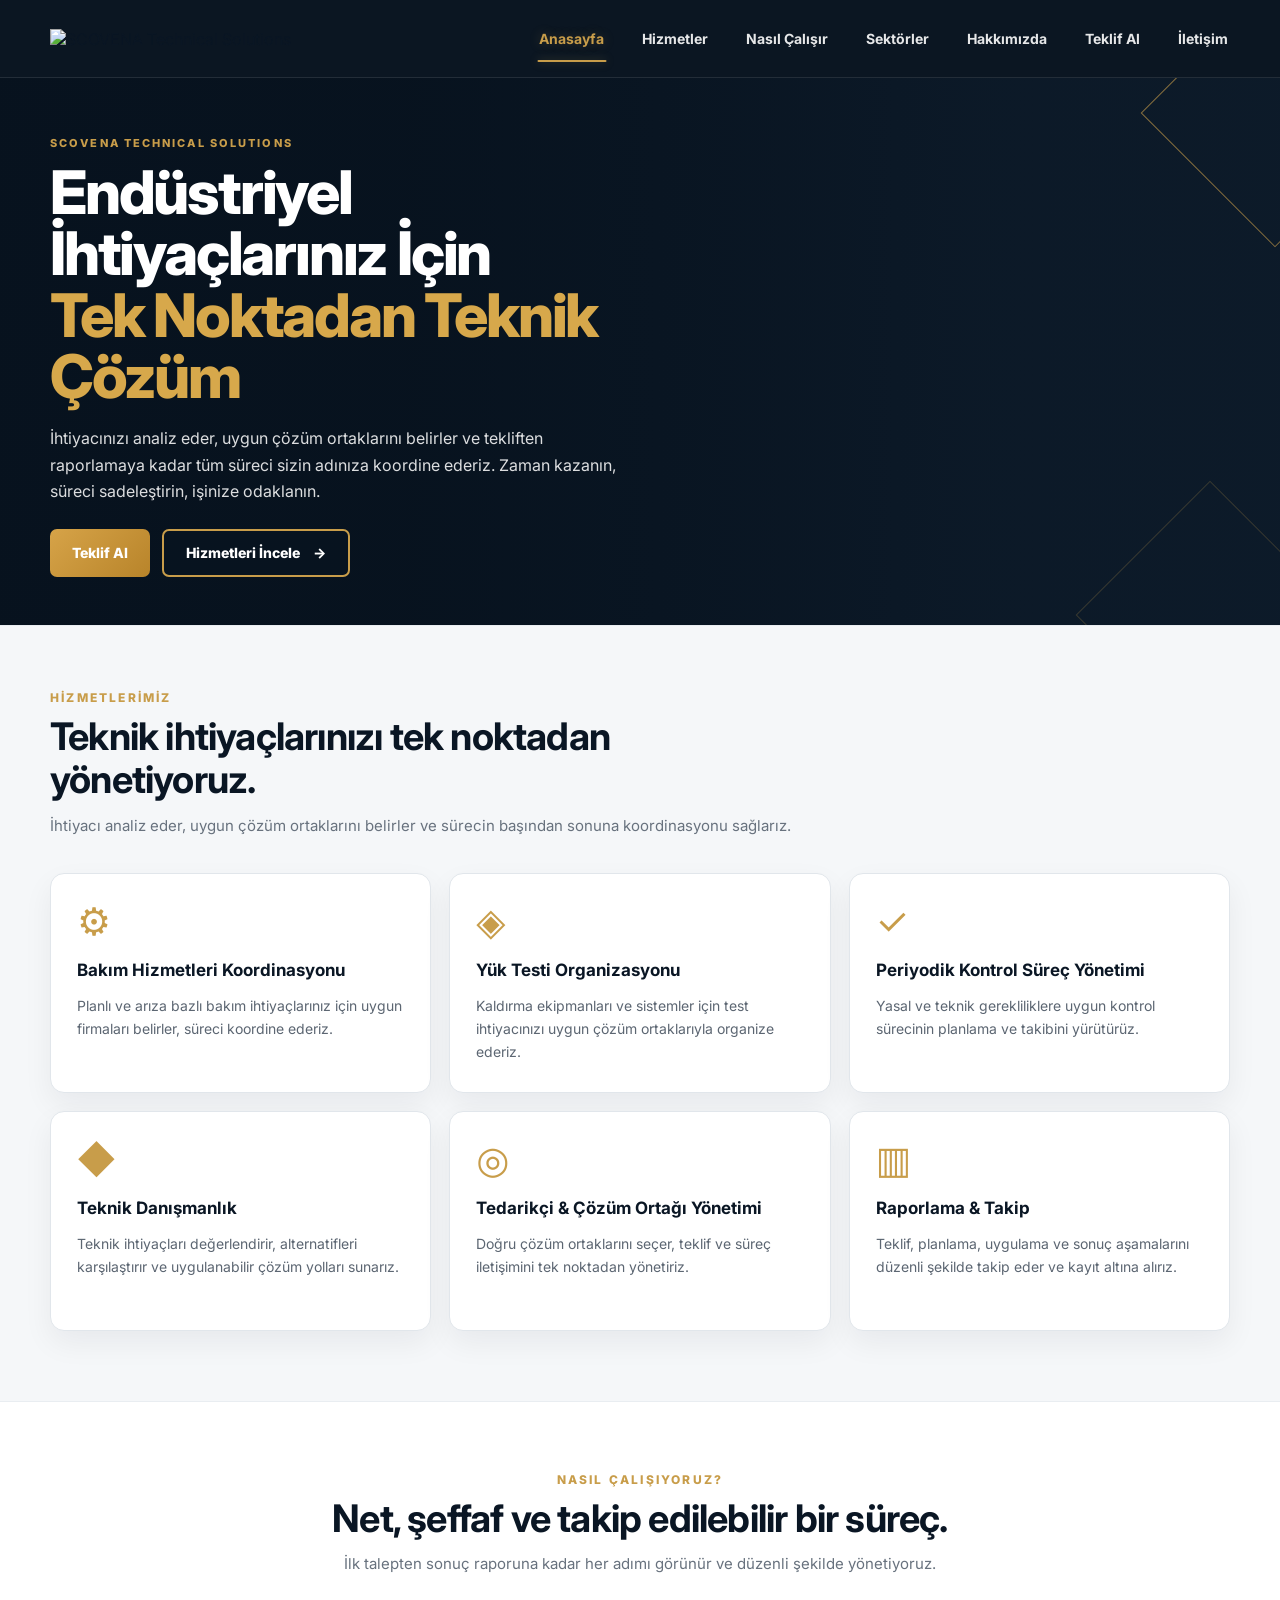
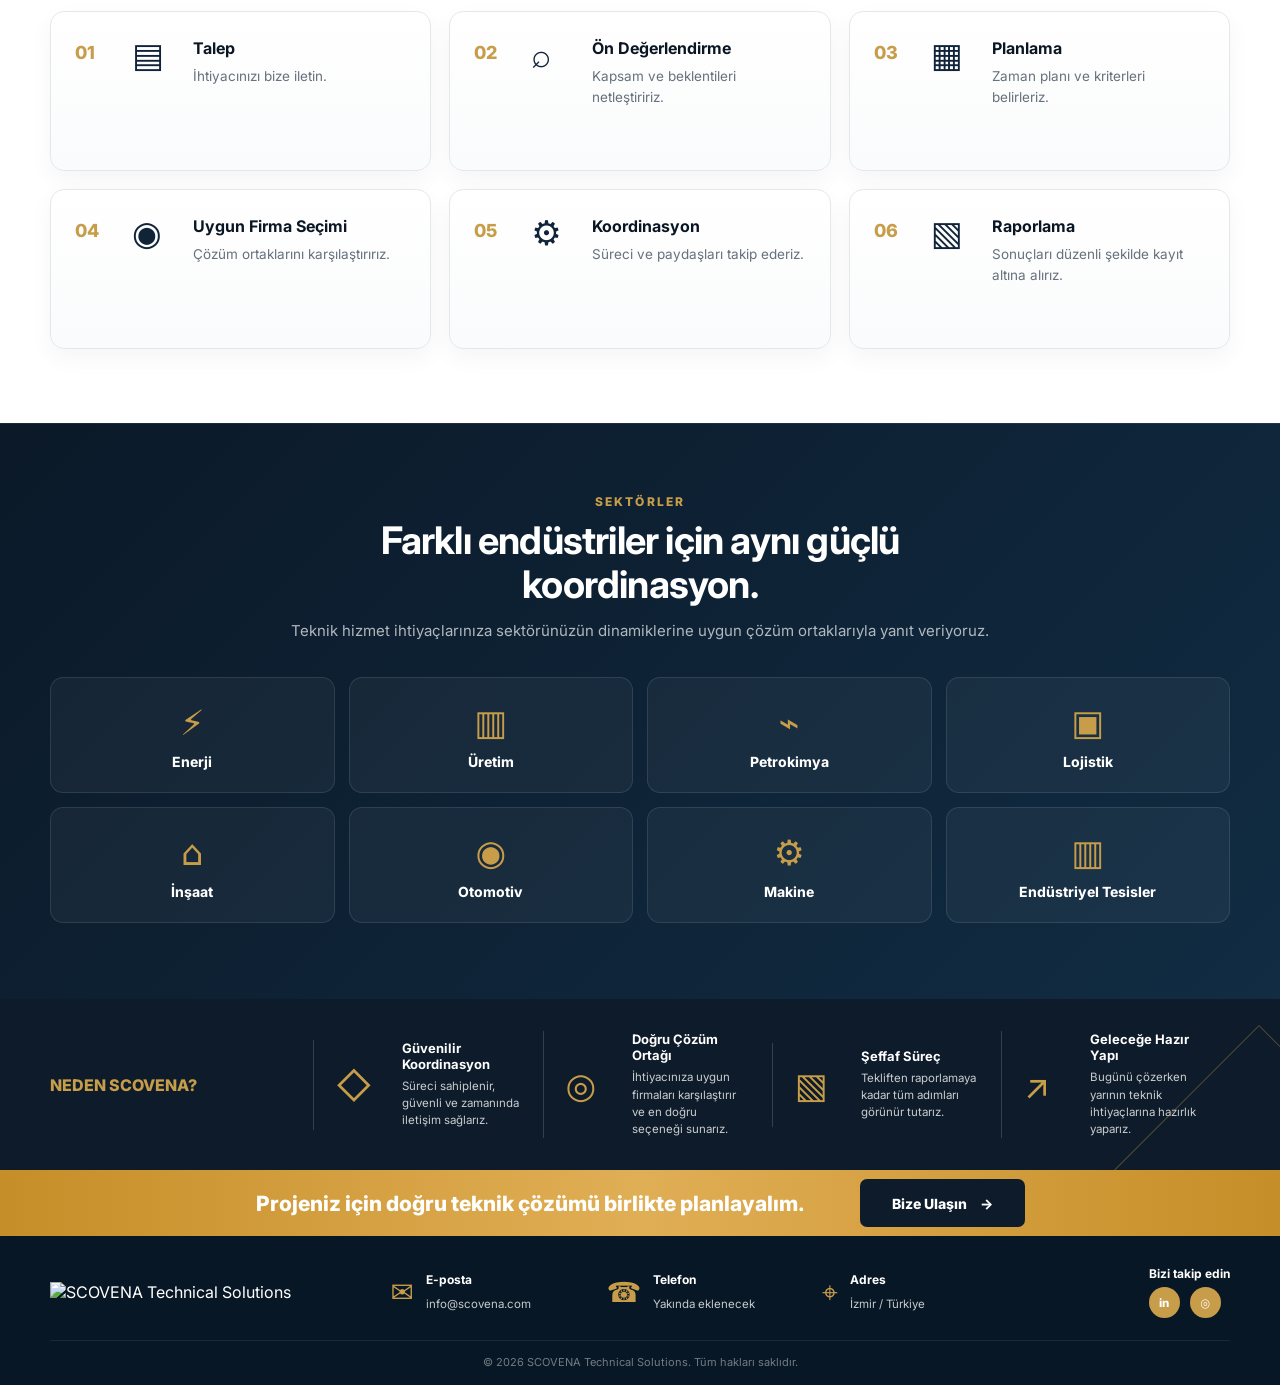
==== index.html @ 1807eb6f "Add files via upload" ====
<!DOCTYPE html>
<html lang="tr">
<head>
  <meta charset="UTF-8" />
  <meta name="viewport" content="width=device-width, initial-scale=1.0" />
  <meta name="description" content="SCOVENA Technical Solutions — bakım, yük testi, periyodik kontrol ve teknik ihtiyaçlar için çözüm ortağı koordinasyonu." />
  <title>SCOVENA Technical Solutions</title>
  <link rel="preconnect" href="https://fonts.googleapis.com">
  <link rel="preconnect" href="https://fonts.gstatic.com" crossorigin>
  <link href="https://fonts.googleapis.com/css2?family=Inter:wght@400;500;600;700;800&family=Michroma&display=swap" rel="stylesheet">
  <link rel="icon" type="image/png" href="assets/scovena-symbol.png" />
  <link rel="stylesheet" href="styles.css" />
</head>
<body>

<header class="site-header">
  <div class="container header-inner">
    <a href="#top" class="brand" aria-label="SCOVENA ana sayfa">
      <img src="assets/scovena-logo.png" alt="SCOVENA Technical Solutions" />
    </a>

    <button class="menu-toggle" aria-label="Menüyü aç/kapat" aria-expanded="false">☰</button>

    <nav class="nav">
      <a href="#top" class="active">Anasayfa</a>
      <a href="#services">Hizmetler</a>
      <a href="#process">Nasıl Çalışır</a>
      <a href="#sectors">Sektörler</a>
      <a href="#about">Hakkımızda</a>
      <a href="#quote">Teklif Al</a>
      <a href="#contact">İletişim</a>
    </nav>
  </div>
</header>

<main id="top">
  <section class="hero">
    <div class="hero-image"></div>
    <div class="hero-overlay"></div>

    <div class="container hero-content">
      <div class="hero-copy">
        <p class="eyebrow">SCOVENA TECHNICAL SOLUTIONS</p>
        <h1>
          Endüstriyel İhtiyaçlarınız İçin
          <span>Tek Noktadan Teknik Çözüm</span>
        </h1>
        <p class="hero-text">
          İhtiyacınızı analiz eder, uygun çözüm ortaklarını belirler ve tekliften raporlamaya kadar
          tüm süreci sizin adınıza koordine ederiz. Zaman kazanın, süreci sadeleştirin, işinize odaklanın.
        </p>

        <div class="hero-actions">
          <a class="btn btn-gold" href="mailto:info@scovena.com?subject=Teklif%20Talebi">Teklif Al</a>
          <a class="btn btn-outline" href="#services">Hizmetleri İncele <span>→</span></a>
        </div>
      </div>
    </div>

    <div class="hero-pattern pattern-one"></div>
    <div class="hero-pattern pattern-two"></div>
  </section>

  <section class="services" id="services">
    <div class="container">
      <div class="section-heading section-heading-left">
        <p class="section-kicker">HİZMETLERİMİZ</p>
        <h2>Teknik ihtiyaçlarınızı tek noktadan yönetiyoruz.</h2>
        <p>İhtiyacı analiz eder, uygun çözüm ortaklarını belirler ve sürecin başından sonuna koordinasyonu sağlarız.</p>
      </div>

      <div class="service-grid">
        <article class="service-card">
          <div class="service-icon">⚙</div>
          <h3>Bakım Hizmetleri Koordinasyonu</h3>
          <p>Planlı ve arıza bazlı bakım ihtiyaçlarınız için uygun firmaları belirler, süreci koordine ederiz.</p>
        </article>

        <article class="service-card">
          <div class="service-icon">◈</div>
          <h3>Yük Testi Organizasyonu</h3>
          <p>Kaldırma ekipmanları ve sistemler için test ihtiyacınızı uygun çözüm ortaklarıyla organize ederiz.</p>
        </article>

        <article class="service-card">
          <div class="service-icon">✓</div>
          <h3>Periyodik Kontrol Süreç Yönetimi</h3>
          <p>Yasal ve teknik gerekliliklere uygun kontrol sürecinin planlama ve takibini yürütürüz.</p>
        </article>

        <article class="service-card">
          <div class="service-icon">◆</div>
          <h3>Teknik Danışmanlık</h3>
          <p>Teknik ihtiyaçları değerlendirir, alternatifleri karşılaştırır ve uygulanabilir çözüm yolları sunarız.</p>
        </article>

        <article class="service-card">
          <div class="service-icon">◎</div>
          <h3>Tedarikçi & Çözüm Ortağı Yönetimi</h3>
          <p>Doğru çözüm ortaklarını seçer, teklif ve süreç iletişimini tek noktadan yönetiriz.</p>
        </article>

        <article class="service-card">
          <div class="service-icon">▥</div>
          <h3>Raporlama & Takip</h3>
          <p>Teklif, planlama, uygulama ve sonuç aşamalarını düzenli şekilde takip eder ve kayıt altına alırız.</p>
        </article>
      </div>
    </div>
  </section>

  <section class="process" id="process">
    <div class="container">
      <div class="section-heading section-heading-center">
        <p class="section-kicker">NASIL ÇALIŞIYORUZ?</p>
        <h2>Net, şeffaf ve takip edilebilir bir süreç.</h2>
        <p>İlk talepten sonuç raporuna kadar her adımı görünür ve düzenli şekilde yönetiyoruz.</p>
      </div>

      <div class="process-grid">
        <div class="process-step">
          <div class="step-number">01</div>
          <div class="step-icon">▤</div>
          <div><h4>Talep</h4><p>İhtiyacınızı bize iletin.</p></div>
        </div>
        <div class="process-step">
          <div class="step-number">02</div>
          <div class="step-icon">⌕</div>
          <div><h4>Ön Değerlendirme</h4><p>Kapsam ve beklentileri netleştiririz.</p></div>
        </div>
        <div class="process-step">
          <div class="step-number">03</div>
          <div class="step-icon">▦</div>
          <div><h4>Planlama</h4><p>Zaman planı ve kriterleri belirleriz.</p></div>
        </div>
        <div class="process-step">
          <div class="step-number">04</div>
          <div class="step-icon">◉</div>
          <div><h4>Uygun Firma Seçimi</h4><p>Çözüm ortaklarını karşılaştırırız.</p></div>
        </div>
        <div class="process-step">
          <div class="step-number">05</div>
          <div class="step-icon">⚙</div>
          <div><h4>Koordinasyon</h4><p>Süreci ve paydaşları takip ederiz.</p></div>
        </div>
        <div class="process-step">
          <div class="step-number">06</div>
          <div class="step-icon">▧</div>
          <div><h4>Raporlama</h4><p>Sonuçları düzenli şekilde kayıt altına alırız.</p></div>
        </div>
      </div>
    </div>
  </section>

  <section class="sectors" id="sectors">
    <div class="container">
      <div class="section-heading section-heading-center section-heading-dark">
        <p class="section-kicker">SEKTÖRLER</p>
        <h2>Farklı endüstriler için aynı güçlü koordinasyon.</h2>
        <p>Teknik hizmet ihtiyaçlarınıza sektörünüzün dinamiklerine uygun çözüm ortaklarıyla yanıt veriyoruz.</p>
      </div>

      <div class="sector-grid">
        <div class="sector"><b>⚡</b><span>Enerji</span></div>
        <div class="sector"><b>▥</b><span>Üretim</span></div>
        <div class="sector"><b>⌁</b><span>Petrokimya</span></div>
        <div class="sector"><b>▣</b><span>Lojistik</span></div>
        <div class="sector"><b>⌂</b><span>İnşaat</span></div>
        <div class="sector"><b>◉</b><span>Otomotiv</span></div>
        <div class="sector"><b>⚙</b><span>Makine</span></div>
        <div class="sector"><b>▥</b><span>Endüstriyel Tesisler</span></div>
      </div>
    </div>
  </section>

  <section class="why" id="about">
    <div class="container why-grid">
      <div class="why-title">
        <p>NEDEN SCOVENA?</p>
      </div>

      <div class="why-item">
        <div class="why-icon">◇</div>
        <div>
          <h3>Güvenilir Koordinasyon</h3>
          <p>Süreci sahiplenir, güvenli ve zamanında iletişim sağlarız.</p>
        </div>
      </div>

      <div class="why-item">
        <div class="why-icon">◎</div>
        <div>
          <h3>Doğru Çözüm Ortağı</h3>
          <p>İhtiyacınıza uygun firmaları karşılaştırır ve en doğru seçeneği sunarız.</p>
        </div>
      </div>

      <div class="why-item">
        <div class="why-icon">▧</div>
        <div>
          <h3>Şeffaf Süreç</h3>
          <p>Tekliften raporlamaya kadar tüm adımları görünür tutarız.</p>
        </div>
      </div>

      <div class="why-item">
        <div class="why-icon">↗</div>
        <div>
          <h3>Geleceğe Hazır Yapı</h3>
          <p>Bugünü çözerken yarının teknik ihtiyaçlarına hazırlık yaparız.</p>
        </div>
      </div>
    </div>
  </section>

  <section class="quote-strip" id="quote">
    <div class="container quote-inner">
      <h2>Projeniz için doğru teknik çözümü birlikte planlayalım.</h2>
      <a class="btn btn-navy" href="mailto:info@scovena.com?subject=Teklif%20Talebi">Bize Ulaşın <span>→</span></a>
    </div>
  </section>
</main>

<footer class="footer" id="contact">
  <div class="container footer-grid">
    <div class="footer-brand">
      <img src="assets/scovena-logo.png" alt="SCOVENA Technical Solutions">
    </div>

    <div class="footer-item">
      <div class="footer-icon">✉</div>
      <div>
        <h4>E-posta</h4>
        <a href="mailto:info@scovena.com">info@scovena.com</a>
      </div>
    </div>

    <div class="footer-item">
      <div class="footer-icon">☎</div>
      <div>
        <h4>Telefon</h4>
        <span>Yakında eklenecek</span>
      </div>
    </div>

    <div class="footer-item">
      <div class="footer-icon">⌖</div>
      <div>
        <h4>Adres</h4>
        <span>İzmir / Türkiye</span>
      </div>
    </div>

    <div class="footer-item social">
      <div>
        <h4>Bizi takip edin</h4>
        <div class="socials">
          <a href="#" aria-label="LinkedIn">in</a>
          <a href="#" aria-label="Instagram">◎</a>
        </div>
      </div>
    </div>
  </div>

  <div class="container footer-bottom">
    © <span id="year"></span> SCOVENA Technical Solutions. Tüm hakları saklıdır.
  </div>
</footer>

<script src="script.js"></script>
</body>
</html>
---- styles.css ----
:root{
  --navy:#0D1B2A;
  --navy-2:#122B43;
  --navy-3:#07121E;
  --gold:#C89D4A;
  --gold-2:#D7A84B;
  --white:#FFFFFF;
  --ink:#0A1624;
  --muted:#5E6875;
  --line:#E6E9ED;
  --bg:#F7F8FA;
}

*{box-sizing:border-box;margin:0;padding:0}
html{scroll-behavior:smooth}
body{
  font-family:"Inter",system-ui,-apple-system,BlinkMacSystemFont,"Segoe UI",sans-serif;
  color:var(--ink);
  background:#fff;
}
a{text-decoration:none;color:inherit}
.container{width:min(1180px,calc(100% - 40px));margin:0 auto}

.site-header{
  position:sticky;top:0;z-index:999;
  height:78px;
  background:rgba(7,18,30,.98);
  border-bottom:1px solid rgba(255,255,255,.10);
}
.header-inner{height:100%;display:flex;align-items:center;gap:34px}
.brand{display:flex;align-items:center;flex:0 0 auto}
.brand img{display:block;width:250px;height:auto}
.nav{margin-left:auto;display:flex;align-items:center;gap:34px;height:100%}
.nav a{
  position:relative;
  color:rgba(255,255,255,.90);
  font-size:14px;font-weight:700;
  height:100%;display:flex;align-items:center;
  padding:0 2px;
  transition:color .2s ease,text-shadow .2s ease;
}
.nav a::after{
  content:"";
  position:absolute;
  left:50%;bottom:15px;
  width:0;height:2px;
  background:var(--gold);
  border-radius:999px;
  transform:translateX(-50%);
  box-shadow:0 0 10px rgba(200,157,74,.35);
  transition:width .2s ease;
}
.nav a:hover{color:var(--gold)}
.nav a.active{
  color:var(--gold);
  text-shadow:0 0 12px rgba(200,157,74,.28);
}
.nav a.active::after{width:100%}
.menu-toggle{display:none;background:none;border:0;color:#fff;font-size:26px}

.hero{
  position:relative;
  min-height:420px;
  overflow:hidden;
  background:var(--navy);
  color:#fff;
}
.hero-image{
  position:absolute;inset:0;
  background-image:url("assets/hero.png");
  background-size:cover;
  background-position:center right;
  transform:scale(1.02);
}
.hero-overlay{
  position:absolute;inset:0;
  background:
    linear-gradient(90deg,rgba(7,18,30,.98) 0%,rgba(7,18,30,.94) 32%,rgba(7,18,30,.60) 56%,rgba(7,18,30,.18) 78%,rgba(7,18,30,.08) 100%),
    linear-gradient(180deg,rgba(13,27,42,.10),rgba(13,27,42,.28));
}
.hero-content{
  min-height:420px;
  position:relative;z-index:2;
  display:flex;align-items:center;
}
.hero-copy{max-width:610px;padding:58px 0 48px}
.eyebrow{
  color:var(--gold);font-size:11px;font-weight:800;
  letter-spacing:2.1px;margin-bottom:12px;
}
.hero h1{
  font-size:clamp(40px,4.7vw,64px);
  line-height:1.02;letter-spacing:-2.2px;
  font-weight:800;
}
.hero h1 span{display:block;color:var(--gold-2)}
.hero-text{
  margin-top:18px;
  max-width:570px;
  color:rgba(255,255,255,.86);
  font-size:16px;line-height:1.65;
}
.hero-actions{margin-top:24px;display:flex;gap:12px;flex-wrap:wrap}
.btn{
  height:48px;padding:0 22px;
  display:inline-flex;align-items:center;justify-content:center;gap:13px;
  border-radius:7px;font-weight:800;font-size:14px;
  transition:.2s ease;
}
.btn:hover{transform:translateY(-1px)}
.btn-gold{background:linear-gradient(135deg,#D6A348,#B8842A);color:#fff}
.btn-outline{border:2px solid var(--gold);color:#fff;background:rgba(8,20,33,.25)}
.btn-navy{background:var(--navy);color:#fff;min-width:165px}

.hero-pattern{
  position:absolute;right:-90px;
  border:1px solid rgba(200,157,74,.65);
  width:190px;height:190px;
  transform:rotate(45deg);
  z-index:2;pointer-events:none;
}
.pattern-one{top:-60px}
.pattern-two{bottom:-85px;right:-25px;opacity:.35}

.services{background:#fff;padding:20px 0 22px}
.service-grid{display:grid;grid-template-columns:repeat(6,1fr);gap:12px}
.service-card{
  min-height:160px;padding:18px 16px;
  border:1px solid #E8EAED;border-radius:8px;background:#fff;
  box-shadow:0 7px 20px rgba(15,29,44,.045);
}
.service-icon{font-size:30px;color:var(--gold);line-height:1;margin-bottom:11px}
.service-card h3{font-size:14px;line-height:1.25;margin-bottom:10px}
.service-card p{font-size:12.5px;color:#46515E;line-height:1.5}

.process{padding:4px 0 26px;background:#fff}
.section-title-row{display:grid;grid-template-columns:1fr auto 1fr;gap:14px;align-items:center;margin:8px 0 18px}
.section-title-row span{height:1px;background:linear-gradient(90deg,transparent,var(--gold))}
.section-title-row span:last-child{background:linear-gradient(90deg,var(--gold),transparent)}
.section-title-row h2{font-size:18px;letter-spacing:.2px}
.process-grid{display:grid;grid-template-columns:repeat(6,1fr)}
.process-step{
  position:relative;display:grid;
  grid-template-columns:auto 40px 1fr;
  gap:10px;align-items:flex-start;
  padding:5px 14px 10px;
  min-height:92px;
}
.process-step:not(:last-child)::after{
  content:"›";position:absolute;right:-4px;top:36px;
  font-size:28px;color:#1E2C39;
}
.step-number{color:var(--gold);font-weight:800;font-size:15px;padding-top:3px}
.step-icon{font-size:30px;color:#102338;line-height:1}
.process-step h4{font-size:12px;margin-bottom:7px}
.process-step p{font-size:11.5px;color:#596471;line-height:1.45}

.sectors{padding:0 0 26px;background:#fff}
.sector-title{margin-bottom:12px}
.sector-grid{display:grid;grid-template-columns:repeat(8,1fr);border-top:1px solid #EAECEF}
.sector{
  min-height:74px;display:flex;align-items:center;justify-content:center;gap:9px;
  border-right:1px solid #E5E8EB;
}
.sector:last-child{border-right:0}
.sector b{font-size:29px;color:var(--gold);font-weight:500}
.sector span{font-size:12.5px;font-weight:800}

.why{
  position:relative;background:var(--navy);color:#fff;
  padding:32px 0;
  overflow:hidden;
}
.why::after{
  content:"";position:absolute;width:230px;height:230px;right:-95px;bottom:-135px;
  border:1px solid rgba(200,157,74,.38);transform:rotate(45deg)
}
.why-grid{
  display:grid;
  grid-template-columns:1.15fr repeat(4,1fr);
  gap:0;align-items:center;
}
.why-title p{color:var(--gold);font-size:16px;font-weight:800}
.why-item{
  min-height:84px;display:grid;grid-template-columns:54px 1fr;
  gap:12px;align-items:center;padding:0 22px;
  border-left:1px solid rgba(255,255,255,.16);
}
.why-icon{font-size:35px;color:var(--gold)}
.why-item h3{font-size:13px;margin-bottom:6px}
.why-item p{font-size:11.5px;line-height:1.5;color:rgba(255,255,255,.78)}

.quote-strip{background:linear-gradient(90deg,#C68E28,#E0AE55,#C68E28)}
.quote-inner{
  min-height:66px;display:flex;align-items:center;justify-content:center;gap:55px;
}
.quote-inner h2{color:#fff;font-size:21px;font-weight:800}

.footer{background:#081725;color:#fff;padding:30px 0 16px}
.footer-grid{
  display:grid;
  grid-template-columns:1.65fr repeat(4,1fr);
  gap:24px;align-items:center;
}
.footer-brand img{width:245px;height:auto}
.footer-item{display:flex;align-items:center;gap:12px}
.footer-icon{font-size:28px;color:var(--gold)}
.footer-item h4{font-size:12px;margin-bottom:5px}
.footer-item a,.footer-item span{font-size:11.5px;color:rgba(255,255,255,.77)}
.social{justify-content:flex-end}
.socials{display:flex;gap:10px;margin-top:6px}
.socials a{
  width:31px;height:31px;border-radius:50%;
  display:grid;place-items:center;background:var(--gold);color:#fff;font-weight:800
}
.footer-bottom{
  margin-top:22px;padding-top:14px;
  text-align:center;border-top:1px solid rgba(255,255,255,.08);
  color:rgba(255,255,255,.43);font-size:11px;
}

@media(max-width:1100px){
  .nav{gap:20px}
  .brand img{width:220px}
  .service-grid{grid-template-columns:repeat(3,1fr)}
  .process-grid{grid-template-columns:repeat(3,1fr);row-gap:14px}
  .process-step:nth-child(3)::after{display:none}
  .sector-grid{grid-template-columns:repeat(4,1fr)}
  .why-grid{grid-template-columns:1fr 1fr}
  .why-title{grid-column:1/-1;margin-bottom:18px}
  .footer-grid{grid-template-columns:1.4fr 1fr 1fr}
}

@media(max-width:820px){
  .site-header{height:72px;overflow:visible}
  .header-inner{height:72px}
  .brand img{width:190px}
  .menu-toggle{display:block;margin-left:auto}
  .nav{
    display:none;position:absolute;top:72px;left:0;right:0;
    background:#081725;padding:12px 20px 22px;
    flex-direction:column;align-items:stretch;gap:0;
    box-shadow:0 14px 25px rgba(0,0,0,.18);
  }
  .nav.open{display:flex}
  .nav a{height:auto;padding:12px 0;border-bottom:1px solid rgba(255,255,255,.08)}
  .hero{min-height:520px}
  .hero-image{background-position:66% center}
  .hero-overlay{
    background:linear-gradient(90deg,rgba(7,18,30,.98) 0%,rgba(7,18,30,.92) 55%,rgba(7,18,30,.55) 100%);
  }
  .hero-content{min-height:520px}
  .hero-copy{max-width:600px}
  .service-grid{grid-template-columns:repeat(2,1fr)}
  .sector-grid{grid-template-columns:repeat(2,1fr)}
  .why-grid{grid-template-columns:1fr}
  .why-item{border-left:0;border-top:1px solid rgba(255,255,255,.12);padding:15px 0}
  .quote-inner{flex-direction:column;gap:14px;padding:16px 0;text-align:center}
  .footer-grid{grid-template-columns:1fr 1fr}
  .social{justify-content:flex-start}
}

@media(max-width:560px){
  .container{width:min(100% - 26px,1180px)}
  .brand img{width:168px}
  .hero{min-height:560px}
  .hero-image{background-position:72% center}
  .hero-overlay{
    background:
      linear-gradient(180deg,rgba(7,18,30,.72) 0%,rgba(7,18,30,.90) 54%,rgba(7,18,30,.99) 100%),
      linear-gradient(90deg,rgba(7,18,30,.65),rgba(7,18,30,.35));
  }
  .hero-content{min-height:560px;align-items:flex-end}
  .hero-copy{padding:0 0 42px}
  .hero h1{font-size:39px;letter-spacing:-1.6px}
  .hero-text{font-size:14px}
  .service-grid{grid-template-columns:1fr}
  .process-grid{grid-template-columns:1fr}
  .process-step::after{display:none!important}
  .sector-grid{grid-template-columns:1fr 1fr}
  .footer-grid{grid-template-columns:1fr}
  .footer-brand img{width:210px}
}


/* ===== V4: clearer, larger content sections ===== */
section[id]{scroll-margin-top:88px}

.section-heading{max-width:760px;margin-bottom:34px}
.section-heading-center{text-align:center;margin-left:auto;margin-right:auto}
.section-heading-left{text-align:left}
.section-kicker{
  color:var(--gold);font-size:12px;font-weight:800;letter-spacing:2.2px;
  margin-bottom:10px;
}
.section-heading h2{
  font-size:clamp(27px,3vw,38px);line-height:1.15;letter-spacing:-.8px;
  margin-bottom:12px;color:var(--ink);
}
.section-heading>p:last-child{font-size:15px;line-height:1.65;color:#68727E}

.services{
  background:#F5F7F9;
  padding:64px 0 70px;
  border-top:1px solid #E9EDF1;
  border-bottom:1px solid #E9EDF1;
}
.service-grid{grid-template-columns:repeat(3,1fr);gap:18px}
.service-card{
  min-height:220px;padding:28px 26px;
  border:1px solid #E1E6EB;border-radius:14px;background:#fff;
  box-shadow:0 12px 30px rgba(10,22,36,.06);
  transition:transform .2s ease,box-shadow .2s ease,border-color .2s ease;
}
.service-card:hover{transform:translateY(-4px);border-color:rgba(200,157,74,.5);box-shadow:0 18px 38px rgba(10,22,36,.10)}
.service-icon{font-size:38px;margin-bottom:19px}
.service-card h3{font-size:17px;line-height:1.35;margin-bottom:12px}
.service-card p{font-size:14px;line-height:1.65;color:#5C6672}

.process{padding:70px 0 74px;background:#fff}
.process-grid{grid-template-columns:repeat(3,1fr);gap:18px}
.process-step{
  min-height:160px;
  grid-template-columns:44px 48px 1fr;
  gap:13px;align-items:start;
  padding:26px 24px;
  border:1px solid #E4E8EC;border-radius:14px;
  background:linear-gradient(180deg,#fff 0%,#FAFBFC 100%);
  box-shadow:0 9px 24px rgba(10,22,36,.045);
}
.process-step:not(:last-child)::after{display:none}
.step-number{font-size:18px;padding-top:4px}
.step-icon{font-size:34px}
.process-step h4{font-size:16px;margin-bottom:8px}
.process-step p{font-size:13.5px;line-height:1.55;color:#66717D}

.sectors{
  padding:70px 0 76px;
  background:linear-gradient(135deg,#0B1928 0%,#112C43 100%);
  color:#fff;
  border-top:1px solid rgba(255,255,255,.05);
}
.section-heading-dark h2{color:#fff}
.section-heading-dark>p:last-child{color:rgba(255,255,255,.68)}
.sector-grid{
  grid-template-columns:repeat(4,1fr);
  gap:14px;border-top:0;
}
.sector{
  min-height:116px;
  flex-direction:column;gap:10px;
  border:1px solid rgba(255,255,255,.10)!important;
  border-radius:13px;
  background:rgba(255,255,255,.045);
  transition:background .2s ease,border-color .2s ease,transform .2s ease;
}
.sector:hover{background:rgba(200,157,74,.08);border-color:rgba(200,157,74,.42)!important;transform:translateY(-2px)}
.sector b{font-size:35px;color:var(--gold)}
.sector span{font-size:14px;color:#fff;font-weight:750}

@media(max-width:1100px){
  .service-grid,.process-grid{grid-template-columns:repeat(2,1fr)}
  .sector-grid{grid-template-columns:repeat(4,1fr)}
}
@media(max-width:820px){
  .nav a::after{bottom:5px}
  .services,.process,.sectors{padding:52px 0 56px}
  .service-grid,.process-grid{grid-template-columns:1fr 1fr}
  .sector-grid{grid-template-columns:repeat(2,1fr)}
  .section-heading{margin-bottom:27px}
}
@media(max-width:560px){
  .service-grid,.process-grid{grid-template-columns:1fr}
  .service-card{min-height:0}
  .process-step{min-height:0}
  .sector-grid{grid-template-columns:1fr 1fr}
  .sector{min-height:100px}
}
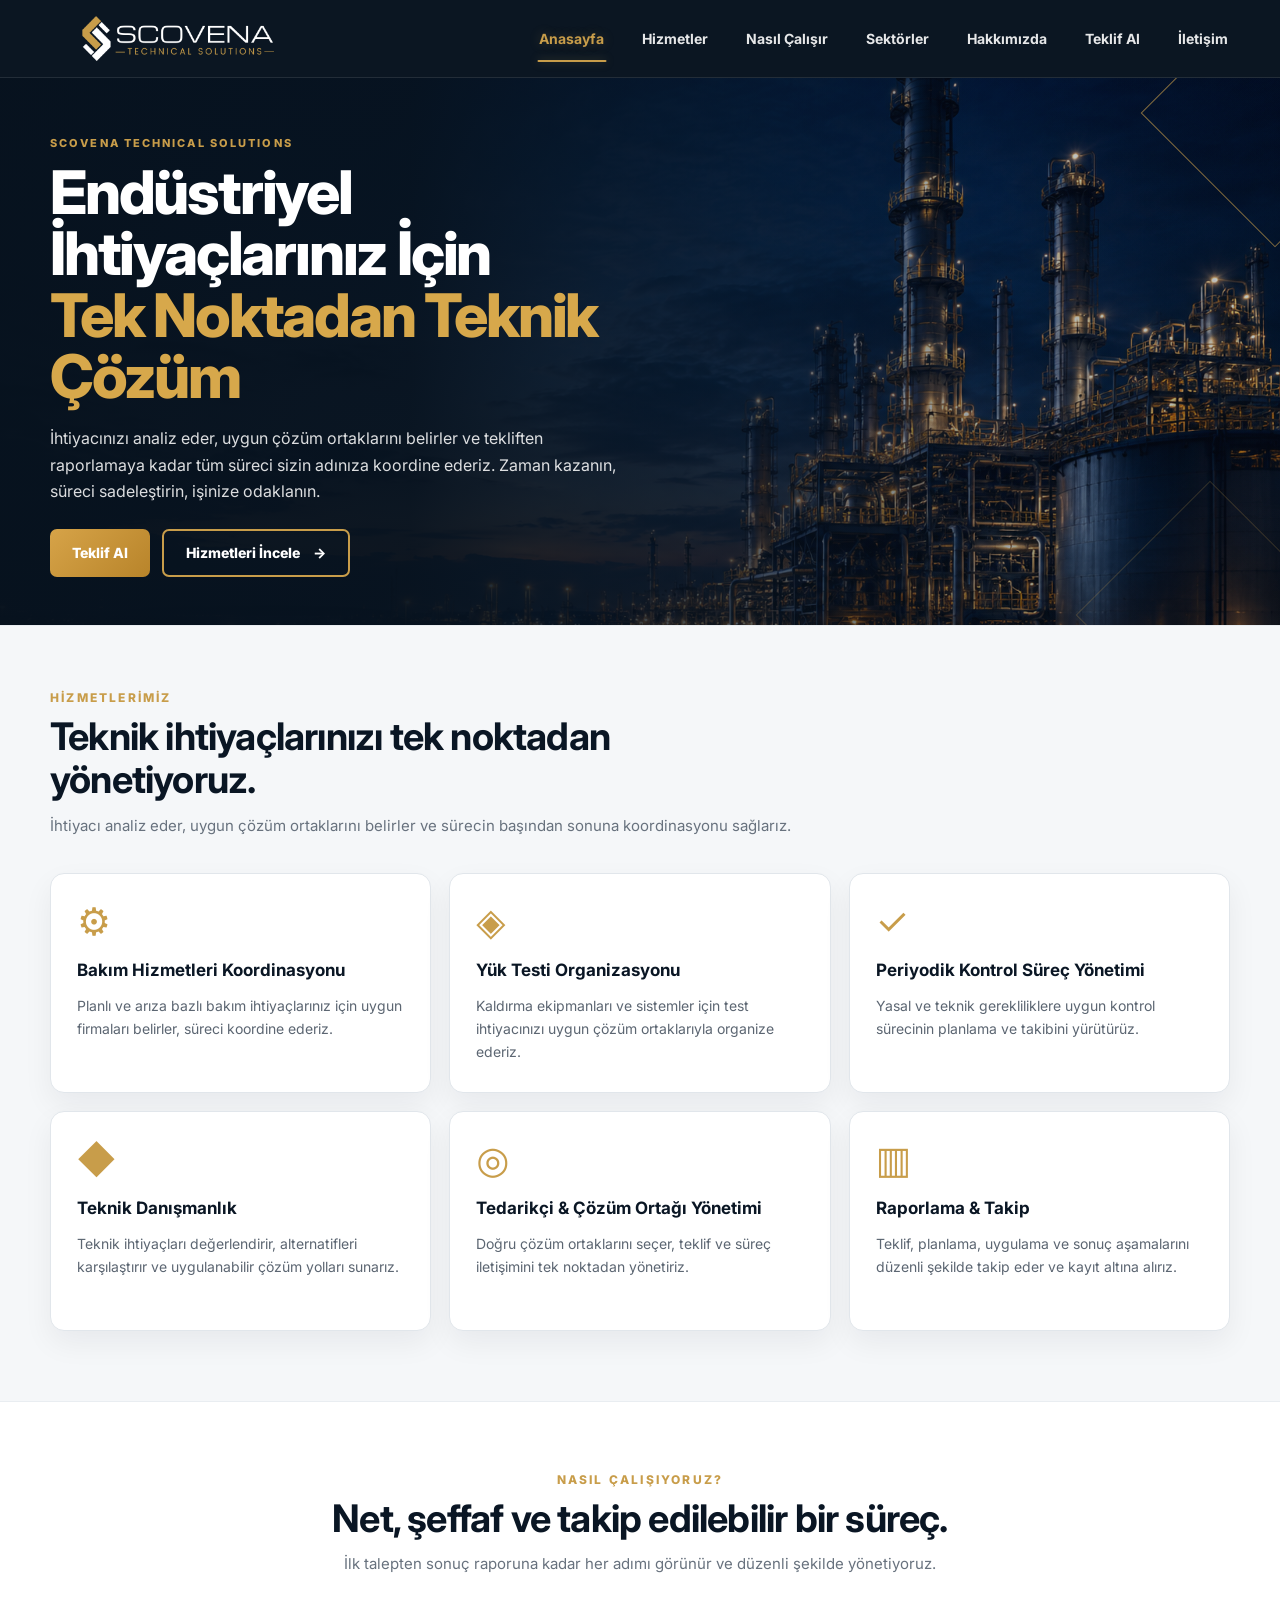
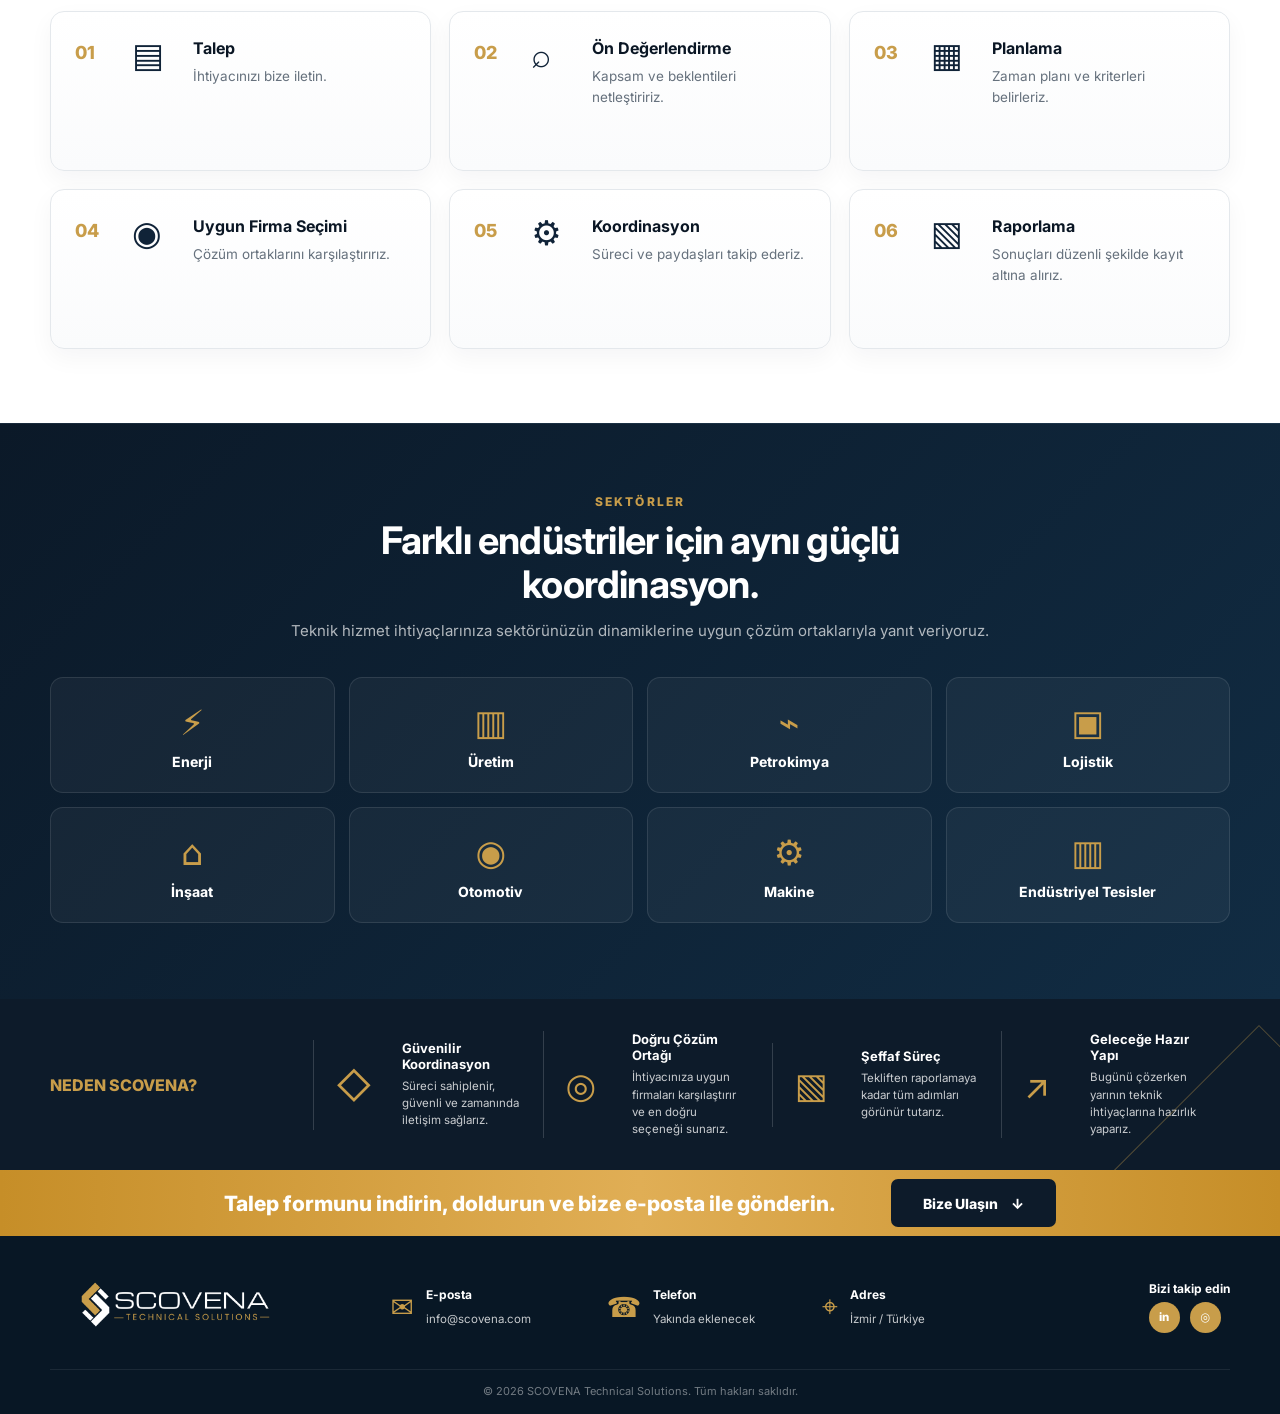
==== commit 5a4f7310: "Add files via upload" ====
--- a/index.html
+++ b/index.html
@@ -51,7 +51,7 @@
         </p>
 
         <div class="hero-actions">
-          <a class="btn btn-gold" href="mailto:info@scovena.com?subject=Teklif%20Talebi">Teklif Al</a>
+          <a class="btn btn-gold" href="mailto:info@scovena.com?subject=SCOVENA%20-%20Teklif%20Talebi&body=Merhaba%20SCOVENA%20ekibi,%0D%0A%0D%0ABir%20hizmet%2Fteklif%20talebi%20hakk%C4%B1nda%20ileti%C5%9Fime%20ge%C3%A7mek%20istiyorum.%0D%0A%0D%0AFirma%3A%20%0D%0AYetkili%3A%20%0D%0ATelefon%3A%20%0D%0AHizmet%20talebi%3A%20%0D%0A%0D%0ATe%C5%9Fekk%C3%BCrler.">Teklif Al</a>
           <a class="btn btn-outline" href="#services">Hizmetleri İncele <span>→</span></a>
         </div>
       </div>
@@ -215,8 +215,8 @@
 
   <section class="quote-strip" id="quote">
     <div class="container quote-inner">
-      <h2>Projeniz için doğru teknik çözümü birlikte planlayalım.</h2>
-      <a class="btn btn-navy" href="mailto:info@scovena.com?subject=Teklif%20Talebi">Bize Ulaşın <span>→</span></a>
+      <h2>Talep formunu indirin, doldurun ve bize e-posta ile gönderin.</h2>
+      <a class="btn btn-navy" href="assets/SCOVENA_Teklif_Talep_Formu.xlsx" download>Bize Ulaşın <span>↓</span></a>
     </div>
   </section>
 </main>
@@ -231,7 +231,7 @@
       <div class="footer-icon">✉</div>
       <div>
         <h4>E-posta</h4>
-        <a href="mailto:info@scovena.com">info@scovena.com</a>
+        <a href="mailto:info@scovena.com?subject=SCOVENA%20-%20Teklif%20Talebi&body=Merhaba%20SCOVENA%20ekibi,%0D%0A%0D%0ABir%20hizmet%2Fteklif%20talebi%20hakk%C4%B1nda%20ileti%C5%9Fime%20ge%C3%A7mek%20istiyorum.%0D%0A%0D%0AFirma%3A%20%0D%0AYetkili%3A%20%0D%0ATelefon%3A%20%0D%0AHizmet%20talebi%3A%20%0D%0A%0D%0ATe%C5%9Fekk%C3%BCrler.">info@scovena.com</a>
       </div>
     </div>
 
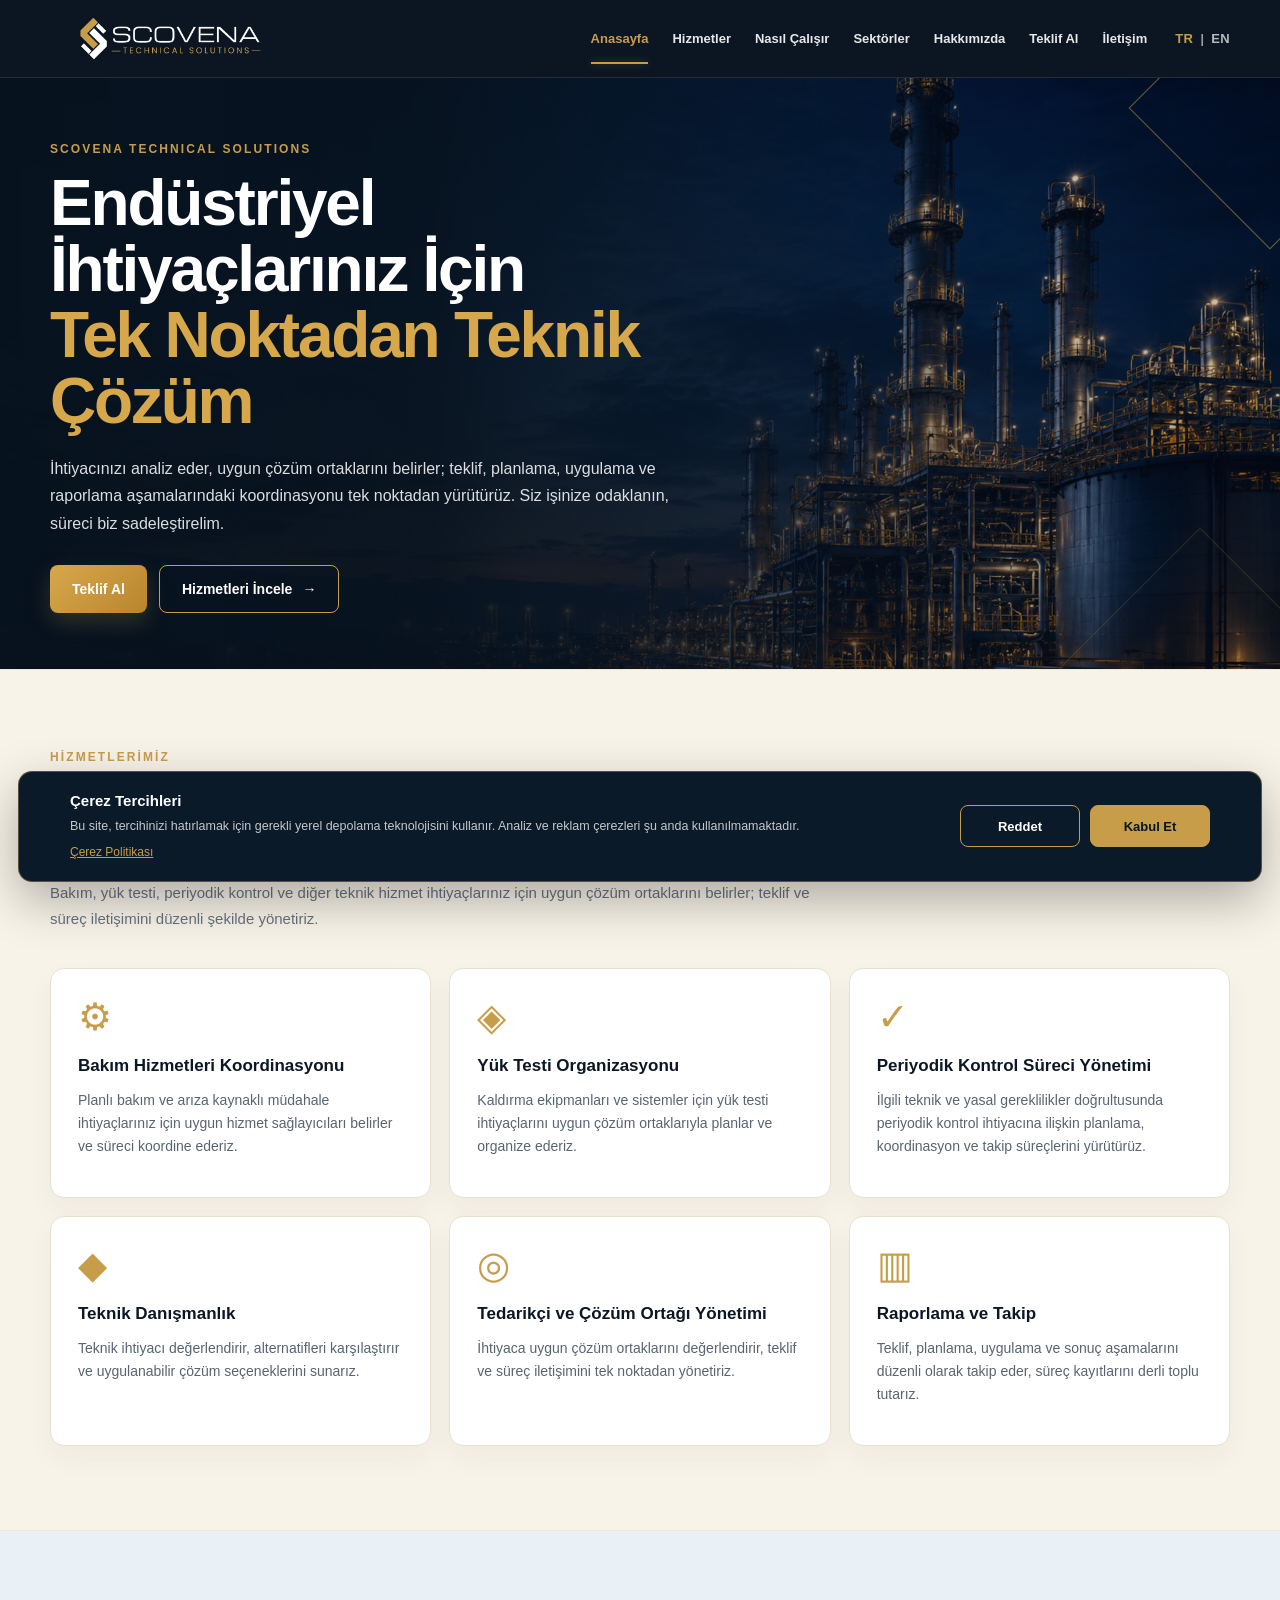
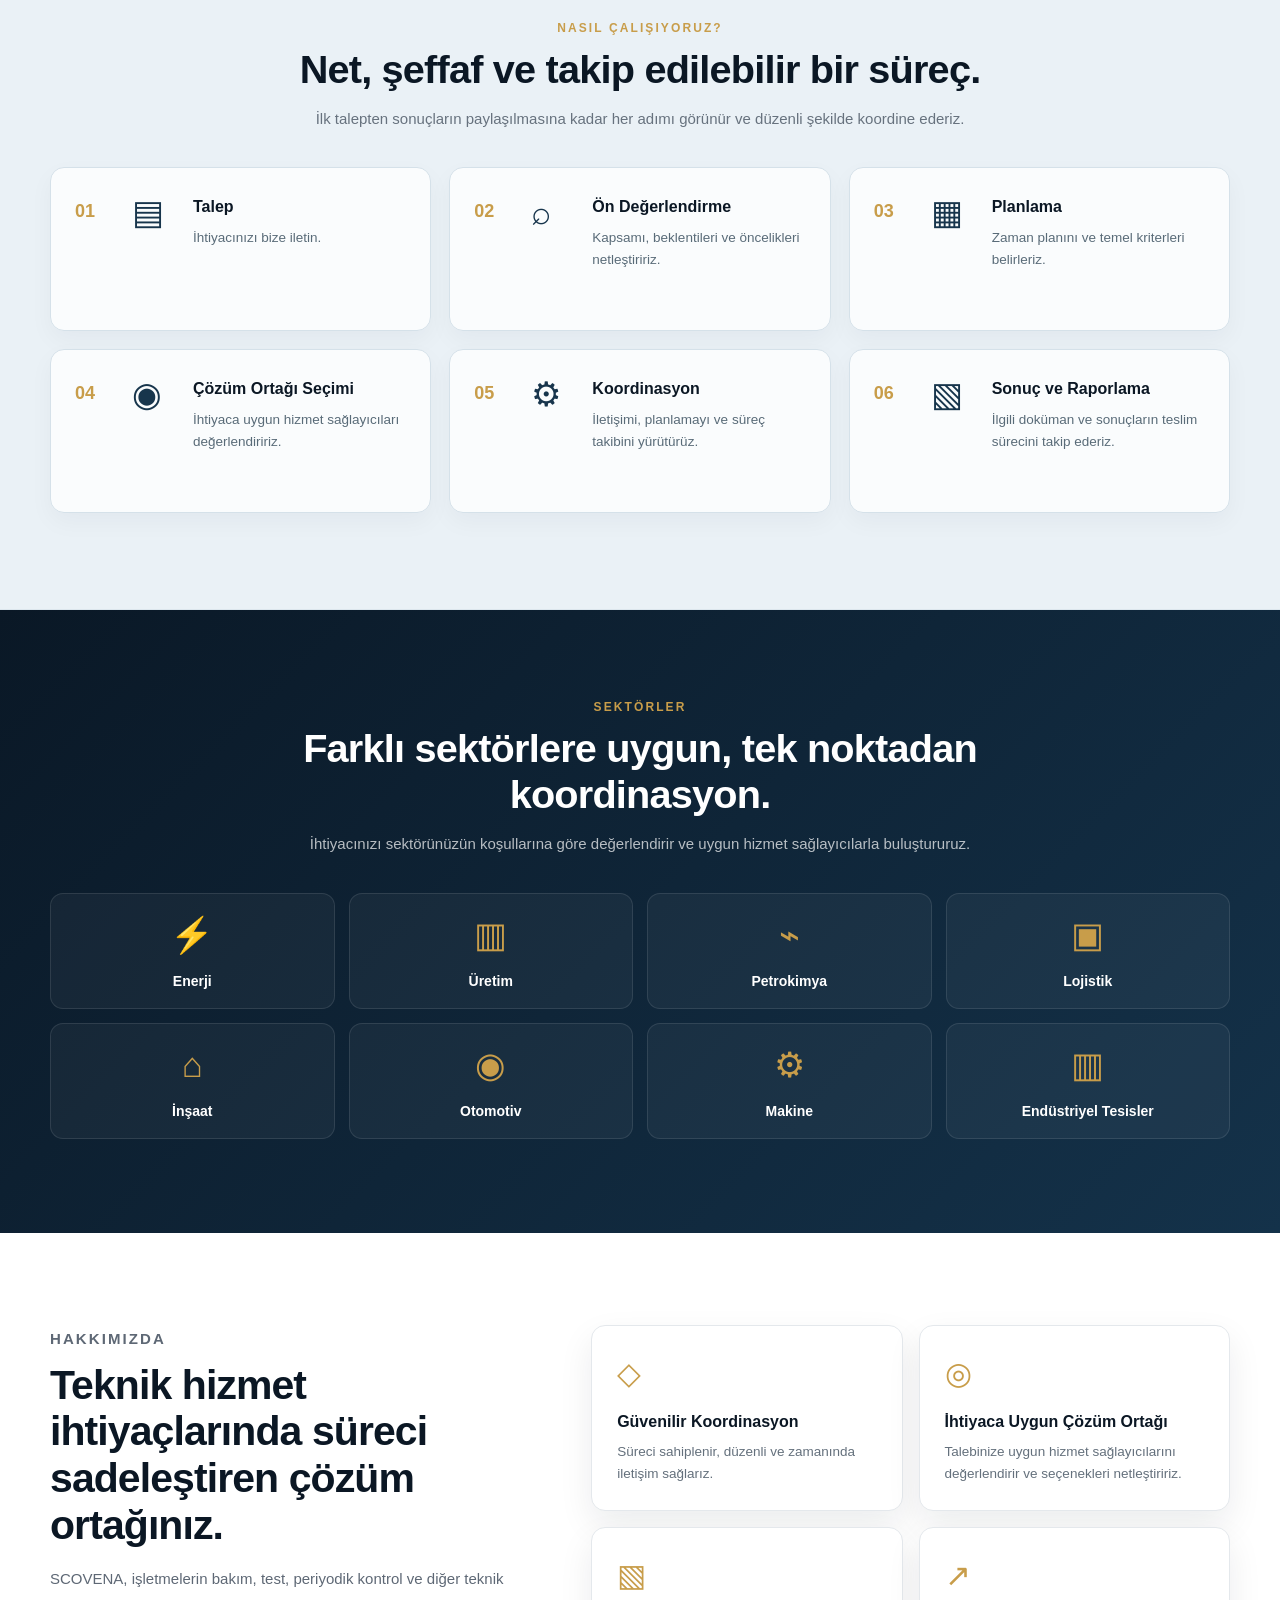
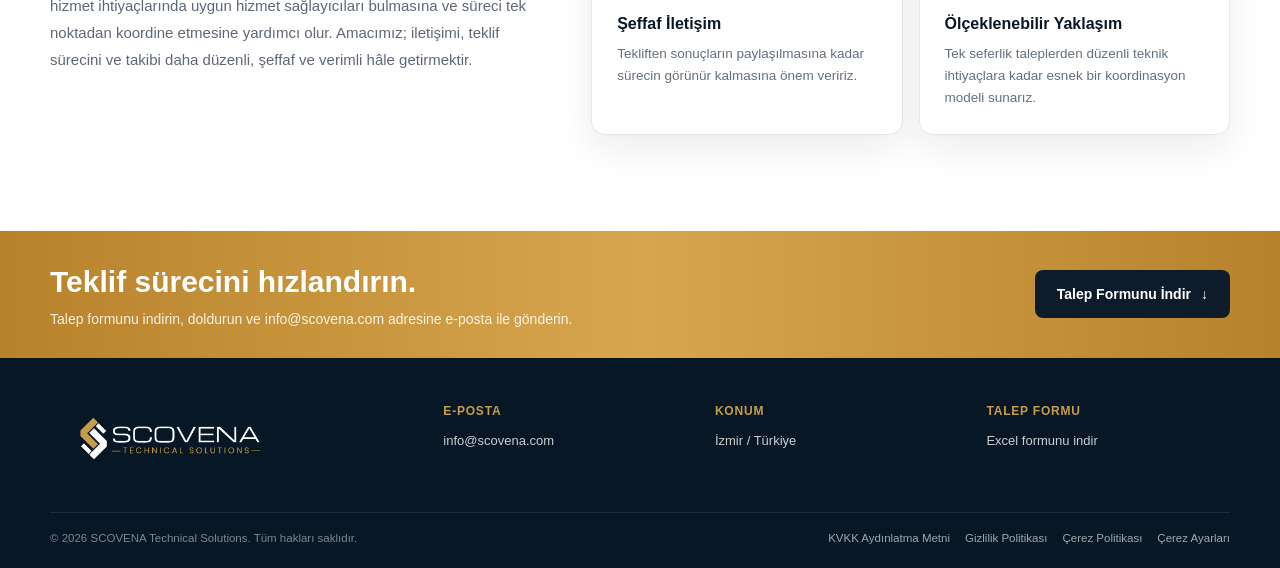
==== commit 4dbce15a: "Add files via upload" ====
--- a/index.html
+++ b/index.html
@@ -1,27 +1,28 @@
 <!DOCTYPE html>
 <html lang="tr">
 <head>
-  <meta charset="UTF-8" />
-  <meta name="viewport" content="width=device-width, initial-scale=1.0" />
-  <meta name="description" content="SCOVENA Technical Solutions — bakım, yük testi, periyodik kontrol ve teknik ihtiyaçlar için çözüm ortağı koordinasyonu." />
+  <meta charset="UTF-8">
+  <meta name="viewport" content="width=device-width, initial-scale=1.0">
+  <meta name="description" content="SCOVENA Technical Solutions — bakım, yük testi, periyodik kontrol ve diğer endüstriyel teknik hizmet ihtiyaçları için çözüm ortağı koordinasyonu.">
   <title>SCOVENA Technical Solutions</title>
-  <link rel="preconnect" href="https://fonts.googleapis.com">
-  <link rel="preconnect" href="https://fonts.gstatic.com" crossorigin>
-  <link href="https://fonts.googleapis.com/css2?family=Inter:wght@400;500;600;700;800&family=Michroma&display=swap" rel="stylesheet">
-  <link rel="icon" type="image/png" href="assets/scovena-symbol.png" />
-  <link rel="stylesheet" href="styles.css" />
+  <link rel="canonical" href="https://scovena.com/">
+  <link rel="alternate" hreflang="tr" href="https://scovena.com/">
+  <link rel="alternate" hreflang="en" href="https://scovena.com/en/">
+  <link rel="alternate" hreflang="x-default" href="https://scovena.com/">
+  <link rel="icon" type="image/png" href="assets/scovena-symbol.png">
+  <link rel="stylesheet" href="styles.css?v=final">
 </head>
 <body>
 
 <header class="site-header">
   <div class="container header-inner">
     <a href="#top" class="brand" aria-label="SCOVENA ana sayfa">
-      <img src="assets/scovena-logo.png" alt="SCOVENA Technical Solutions" />
+      <img src="assets/scovena-logo.png" alt="SCOVENA Technical Solutions">
     </a>
 
-    <button class="menu-toggle" aria-label="Menüyü aç/kapat" aria-expanded="false">☰</button>
-
-    <nav class="nav">
+    <button class="menu-toggle" aria-label="Menüyü aç veya kapat" aria-expanded="false">☰</button>
+
+    <nav class="nav" aria-label="Ana menü">
       <a href="#top" class="active">Anasayfa</a>
       <a href="#services">Hizmetler</a>
       <a href="#process">Nasıl Çalışır</a>
@@ -29,14 +30,17 @@
       <a href="#about">Hakkımızda</a>
       <a href="#quote">Teklif Al</a>
       <a href="#contact">İletişim</a>
+      <span class="lang-switch" aria-label="Dil seçimi">
+        <a href="./" class="active" aria-current="page">TR</a><span>|</span><a href="en/">EN</a>
+      </span>
     </nav>
   </div>
 </header>
 
 <main id="top">
   <section class="hero">
-    <div class="hero-image"></div>
-    <div class="hero-overlay"></div>
+    <div class="hero-image" aria-hidden="true"></div>
+    <div class="hero-overlay" aria-hidden="true"></div>
 
     <div class="container hero-content">
       <div class="hero-copy">
@@ -46,8 +50,8 @@
           <span>Tek Noktadan Teknik Çözüm</span>
         </h1>
         <p class="hero-text">
-          İhtiyacınızı analiz eder, uygun çözüm ortaklarını belirler ve tekliften raporlamaya kadar
-          tüm süreci sizin adınıza koordine ederiz. Zaman kazanın, süreci sadeleştirin, işinize odaklanın.
+          İhtiyacınızı analiz eder, uygun çözüm ortaklarını belirler; teklif, planlama, uygulama ve raporlama
+          aşamalarındaki koordinasyonu tek noktadan yürütürüz. Siz işinize odaklanın, süreci biz sadeleştirelim.
         </p>
 
         <div class="hero-actions">
@@ -57,53 +61,53 @@
       </div>
     </div>
 
-    <div class="hero-pattern pattern-one"></div>
-    <div class="hero-pattern pattern-two"></div>
+    <div class="hero-pattern pattern-one" aria-hidden="true"></div>
+    <div class="hero-pattern pattern-two" aria-hidden="true"></div>
   </section>
 
   <section class="services" id="services">
     <div class="container">
       <div class="section-heading section-heading-left">
         <p class="section-kicker">HİZMETLERİMİZ</p>
-        <h2>Teknik ihtiyaçlarınızı tek noktadan yönetiyoruz.</h2>
-        <p>İhtiyacı analiz eder, uygun çözüm ortaklarını belirler ve sürecin başından sonuna koordinasyonu sağlarız.</p>
+        <h2>Teknik ihtiyaçlarınızı tek noktadan koordine ediyoruz.</h2>
+        <p>Bakım, yük testi, periyodik kontrol ve diğer teknik hizmet ihtiyaçlarınız için uygun çözüm ortaklarını belirler; teklif ve süreç iletişimini düzenli şekilde yönetiriz.</p>
       </div>
 
       <div class="service-grid">
         <article class="service-card">
-          <div class="service-icon">⚙</div>
+          <div class="service-icon" aria-hidden="true">⚙</div>
           <h3>Bakım Hizmetleri Koordinasyonu</h3>
-          <p>Planlı ve arıza bazlı bakım ihtiyaçlarınız için uygun firmaları belirler, süreci koordine ederiz.</p>
-        </article>
-
-        <article class="service-card">
-          <div class="service-icon">◈</div>
+          <p>Planlı bakım ve arıza kaynaklı müdahale ihtiyaçlarınız için uygun hizmet sağlayıcıları belirler ve süreci koordine ederiz.</p>
+        </article>
+
+        <article class="service-card">
+          <div class="service-icon" aria-hidden="true">◈</div>
           <h3>Yük Testi Organizasyonu</h3>
-          <p>Kaldırma ekipmanları ve sistemler için test ihtiyacınızı uygun çözüm ortaklarıyla organize ederiz.</p>
-        </article>
-
-        <article class="service-card">
-          <div class="service-icon">✓</div>
-          <h3>Periyodik Kontrol Süreç Yönetimi</h3>
-          <p>Yasal ve teknik gerekliliklere uygun kontrol sürecinin planlama ve takibini yürütürüz.</p>
-        </article>
-
-        <article class="service-card">
-          <div class="service-icon">◆</div>
+          <p>Kaldırma ekipmanları ve sistemler için yük testi ihtiyaçlarını uygun çözüm ortaklarıyla planlar ve organize ederiz.</p>
+        </article>
+
+        <article class="service-card">
+          <div class="service-icon" aria-hidden="true">✓</div>
+          <h3>Periyodik Kontrol Süreci Yönetimi</h3>
+          <p>İlgili teknik ve yasal gereklilikler doğrultusunda periyodik kontrol ihtiyacına ilişkin planlama, koordinasyon ve takip süreçlerini yürütürüz.</p>
+        </article>
+
+        <article class="service-card">
+          <div class="service-icon" aria-hidden="true">◆</div>
           <h3>Teknik Danışmanlık</h3>
-          <p>Teknik ihtiyaçları değerlendirir, alternatifleri karşılaştırır ve uygulanabilir çözüm yolları sunarız.</p>
-        </article>
-
-        <article class="service-card">
-          <div class="service-icon">◎</div>
-          <h3>Tedarikçi & Çözüm Ortağı Yönetimi</h3>
-          <p>Doğru çözüm ortaklarını seçer, teklif ve süreç iletişimini tek noktadan yönetiriz.</p>
-        </article>
-
-        <article class="service-card">
-          <div class="service-icon">▥</div>
-          <h3>Raporlama & Takip</h3>
-          <p>Teklif, planlama, uygulama ve sonuç aşamalarını düzenli şekilde takip eder ve kayıt altına alırız.</p>
+          <p>Teknik ihtiyacı değerlendirir, alternatifleri karşılaştırır ve uygulanabilir çözüm seçeneklerini sunarız.</p>
+        </article>
+
+        <article class="service-card">
+          <div class="service-icon" aria-hidden="true">◎</div>
+          <h3>Tedarikçi ve Çözüm Ortağı Yönetimi</h3>
+          <p>İhtiyaca uygun çözüm ortaklarını değerlendirir, teklif ve süreç iletişimini tek noktadan yönetiriz.</p>
+        </article>
+
+        <article class="service-card">
+          <div class="service-icon" aria-hidden="true">▥</div>
+          <h3>Raporlama ve Takip</h3>
+          <p>Teklif, planlama, uygulama ve sonuç aşamalarını düzenli olarak takip eder, süreç kayıtlarını derli toplu tutarız.</p>
         </article>
       </div>
     </div>
@@ -114,39 +118,39 @@
       <div class="section-heading section-heading-center">
         <p class="section-kicker">NASIL ÇALIŞIYORUZ?</p>
         <h2>Net, şeffaf ve takip edilebilir bir süreç.</h2>
-        <p>İlk talepten sonuç raporuna kadar her adımı görünür ve düzenli şekilde yönetiyoruz.</p>
+        <p>İlk talepten sonuçların paylaşılmasına kadar her adımı görünür ve düzenli şekilde koordine ederiz.</p>
       </div>
 
       <div class="process-grid">
         <div class="process-step">
           <div class="step-number">01</div>
-          <div class="step-icon">▤</div>
+          <div class="step-icon" aria-hidden="true">▤</div>
           <div><h4>Talep</h4><p>İhtiyacınızı bize iletin.</p></div>
         </div>
         <div class="process-step">
           <div class="step-number">02</div>
-          <div class="step-icon">⌕</div>
-          <div><h4>Ön Değerlendirme</h4><p>Kapsam ve beklentileri netleştiririz.</p></div>
+          <div class="step-icon" aria-hidden="true">⌕</div>
+          <div><h4>Ön Değerlendirme</h4><p>Kapsamı, beklentileri ve öncelikleri netleştiririz.</p></div>
         </div>
         <div class="process-step">
           <div class="step-number">03</div>
-          <div class="step-icon">▦</div>
-          <div><h4>Planlama</h4><p>Zaman planı ve kriterleri belirleriz.</p></div>
+          <div class="step-icon" aria-hidden="true">▦</div>
+          <div><h4>Planlama</h4><p>Zaman planını ve temel kriterleri belirleriz.</p></div>
         </div>
         <div class="process-step">
           <div class="step-number">04</div>
-          <div class="step-icon">◉</div>
-          <div><h4>Uygun Firma Seçimi</h4><p>Çözüm ortaklarını karşılaştırırız.</p></div>
+          <div class="step-icon" aria-hidden="true">◉</div>
+          <div><h4>Çözüm Ortağı Seçimi</h4><p>İhtiyaca uygun hizmet sağlayıcıları değerlendiririz.</p></div>
         </div>
         <div class="process-step">
           <div class="step-number">05</div>
-          <div class="step-icon">⚙</div>
-          <div><h4>Koordinasyon</h4><p>Süreci ve paydaşları takip ederiz.</p></div>
+          <div class="step-icon" aria-hidden="true">⚙</div>
+          <div><h4>Koordinasyon</h4><p>İletişimi, planlamayı ve süreç takibini yürütürüz.</p></div>
         </div>
         <div class="process-step">
           <div class="step-number">06</div>
-          <div class="step-icon">▧</div>
-          <div><h4>Raporlama</h4><p>Sonuçları düzenli şekilde kayıt altına alırız.</p></div>
+          <div class="step-icon" aria-hidden="true">▧</div>
+          <div><h4>Sonuç ve Raporlama</h4><p>İlgili doküman ve sonuçların teslim sürecini takip ederiz.</p></div>
         </div>
       </div>
     </div>
@@ -156,67 +160,67 @@
     <div class="container">
       <div class="section-heading section-heading-center section-heading-dark">
         <p class="section-kicker">SEKTÖRLER</p>
-        <h2>Farklı endüstriler için aynı güçlü koordinasyon.</h2>
-        <p>Teknik hizmet ihtiyaçlarınıza sektörünüzün dinamiklerine uygun çözüm ortaklarıyla yanıt veriyoruz.</p>
+        <h2>Farklı sektörlere uygun, tek noktadan koordinasyon.</h2>
+        <p>İhtiyacınızı sektörünüzün koşullarına göre değerlendirir ve uygun hizmet sağlayıcılarla buluştururuz.</p>
       </div>
 
       <div class="sector-grid">
-        <div class="sector"><b>⚡</b><span>Enerji</span></div>
-        <div class="sector"><b>▥</b><span>Üretim</span></div>
-        <div class="sector"><b>⌁</b><span>Petrokimya</span></div>
-        <div class="sector"><b>▣</b><span>Lojistik</span></div>
-        <div class="sector"><b>⌂</b><span>İnşaat</span></div>
-        <div class="sector"><b>◉</b><span>Otomotiv</span></div>
-        <div class="sector"><b>⚙</b><span>Makine</span></div>
-        <div class="sector"><b>▥</b><span>Endüstriyel Tesisler</span></div>
-      </div>
-    </div>
-  </section>
-
-  <section class="why" id="about">
-    <div class="container why-grid">
-      <div class="why-title">
-        <p>NEDEN SCOVENA?</p>
-      </div>
-
-      <div class="why-item">
-        <div class="why-icon">◇</div>
-        <div>
+        <div class="sector"><b aria-hidden="true">⚡</b><span>Enerji</span></div>
+        <div class="sector"><b aria-hidden="true">▥</b><span>Üretim</span></div>
+        <div class="sector"><b aria-hidden="true">⌁</b><span>Petrokimya</span></div>
+        <div class="sector"><b aria-hidden="true">▣</b><span>Lojistik</span></div>
+        <div class="sector"><b aria-hidden="true">⌂</b><span>İnşaat</span></div>
+        <div class="sector"><b aria-hidden="true">◉</b><span>Otomotiv</span></div>
+        <div class="sector"><b aria-hidden="true">⚙</b><span>Makine</span></div>
+        <div class="sector"><b aria-hidden="true">▥</b><span>Endüstriyel Tesisler</span></div>
+      </div>
+    </div>
+  </section>
+
+  <section class="about" id="about">
+    <div class="container about-grid">
+      <div class="about-copy">
+        <p class="section-kicker">HAKKIMIZDA</p>
+        <h2>Teknik hizmet ihtiyaçlarında süreci sadeleştiren çözüm ortağınız.</h2>
+        <p>
+          SCOVENA, işletmelerin bakım, test, periyodik kontrol ve diğer teknik hizmet ihtiyaçlarında uygun hizmet sağlayıcıları
+          bulmasına ve süreci tek noktadan koordine etmesine yardımcı olur. Amacımız; iletişimi, teklif sürecini ve takibi daha
+          düzenli, şeffaf ve verimli hâle getirmektir.
+        </p>
+      </div>
+
+      <div class="why-list">
+        <article class="why-card">
+          <div class="why-icon" aria-hidden="true">◇</div>
           <h3>Güvenilir Koordinasyon</h3>
-          <p>Süreci sahiplenir, güvenli ve zamanında iletişim sağlarız.</p>
-        </div>
-      </div>
-
-      <div class="why-item">
-        <div class="why-icon">◎</div>
-        <div>
-          <h3>Doğru Çözüm Ortağı</h3>
-          <p>İhtiyacınıza uygun firmaları karşılaştırır ve en doğru seçeneği sunarız.</p>
-        </div>
-      </div>
-
-      <div class="why-item">
-        <div class="why-icon">▧</div>
-        <div>
-          <h3>Şeffaf Süreç</h3>
-          <p>Tekliften raporlamaya kadar tüm adımları görünür tutarız.</p>
-        </div>
-      </div>
-
-      <div class="why-item">
-        <div class="why-icon">↗</div>
-        <div>
-          <h3>Geleceğe Hazır Yapı</h3>
-          <p>Bugünü çözerken yarının teknik ihtiyaçlarına hazırlık yaparız.</p>
-        </div>
+          <p>Süreci sahiplenir, düzenli ve zamanında iletişim sağlarız.</p>
+        </article>
+        <article class="why-card">
+          <div class="why-icon" aria-hidden="true">◎</div>
+          <h3>İhtiyaca Uygun Çözüm Ortağı</h3>
+          <p>Talebinize uygun hizmet sağlayıcılarını değerlendirir ve seçenekleri netleştiririz.</p>
+        </article>
+        <article class="why-card">
+          <div class="why-icon" aria-hidden="true">▧</div>
+          <h3>Şeffaf İletişim</h3>
+          <p>Tekliften sonuçların paylaşılmasına kadar sürecin görünür kalmasına önem veririz.</p>
+        </article>
+        <article class="why-card">
+          <div class="why-icon" aria-hidden="true">↗</div>
+          <h3>Ölçeklenebilir Yaklaşım</h3>
+          <p>Tek seferlik taleplerden düzenli teknik ihtiyaçlara kadar esnek bir koordinasyon modeli sunarız.</p>
+        </article>
       </div>
     </div>
   </section>
 
   <section class="quote-strip" id="quote">
     <div class="container quote-inner">
-      <h2>Talep formunu indirin, doldurun ve bize e-posta ile gönderin.</h2>
-      <a class="btn btn-navy" href="assets/SCOVENA_Teklif_Talep_Formu.xlsx" download>Bize Ulaşın <span>↓</span></a>
+      <div class="quote-copy">
+        <h2>Teklif sürecini hızlandırın.</h2>
+        <p>Talep formunu indirin, doldurun ve info@scovena.com adresine e-posta ile gönderin.</p>
+      </div>
+      <a class="btn btn-navy" href="assets/SCOVENA_Teklif_Talep_Formu.xlsx" download>Talep Formunu İndir <span>↓</span></a>
     </div>
   </section>
 </main>
@@ -228,45 +232,61 @@
     </div>
 
     <div class="footer-item">
-      <div class="footer-icon">✉</div>
-      <div>
-        <h4>E-posta</h4>
-        <a href="mailto:info@scovena.com?subject=SCOVENA%20-%20Teklif%20Talebi&body=Merhaba%20SCOVENA%20ekibi,%0D%0A%0D%0ABir%20hizmet%2Fteklif%20talebi%20hakk%C4%B1nda%20ileti%C5%9Fime%20ge%C3%A7mek%20istiyorum.%0D%0A%0D%0AFirma%3A%20%0D%0AYetkili%3A%20%0D%0ATelefon%3A%20%0D%0AHizmet%20talebi%3A%20%0D%0A%0D%0ATe%C5%9Fekk%C3%BCrler.">info@scovena.com</a>
-      </div>
+      <h4>E-posta</h4>
+      <a href="mailto:info@scovena.com?subject=SCOVENA%20-%20Teklif%20Talebi">info@scovena.com</a>
     </div>
 
     <div class="footer-item">
-      <div class="footer-icon">☎</div>
-      <div>
-        <h4>Telefon</h4>
-        <span>Yakında eklenecek</span>
-      </div>
+      <h4>Konum</h4>
+      <span>İzmir / Türkiye</span>
     </div>
 
     <div class="footer-item">
-      <div class="footer-icon">⌖</div>
-      <div>
-        <h4>Adres</h4>
-        <span>İzmir / Türkiye</span>
-      </div>
-    </div>
-
-    <div class="footer-item social">
-      <div>
-        <h4>Bizi takip edin</h4>
-        <div class="socials">
-          <a href="#" aria-label="LinkedIn">in</a>
-          <a href="#" aria-label="Instagram">◎</a>
-        </div>
-      </div>
+      <h4>Talep Formu</h4>
+      <a href="assets/SCOVENA_Teklif_Talep_Formu.xlsx" download>Excel formunu indir</a>
     </div>
   </div>
 
   <div class="container footer-bottom">
-    © <span id="year"></span> SCOVENA Technical Solutions. Tüm hakları saklıdır.
+    <div class="footer-bottom-row">
+      <span>© <span data-year></span> SCOVENA Technical Solutions. Tüm hakları saklıdır.</span>
+      <span class="footer-legal-links">
+        <a href="kvkk.html">KVKK Aydınlatma Metni</a>
+        <a href="gizlilik-politikasi.html">Gizlilik Politikası</a>
+        <a href="cerez-politikasi.html">Çerez Politikası</a>
+        <button type="button" class="legal-link" data-open-cookie-settings>Çerez Ayarları</button>
+      </span>
+    </div>
   </div>
 </footer>
 
-<script src="script.js"></script>
+<div class="cookie-banner" id="cookie-banner" role="dialog" aria-live="polite" aria-label="Çerez tercihleri" hidden>
+  <div class="cookie-banner-inner">
+    <div class="cookie-copy">
+      <strong>Çerez Tercihleri</strong>
+      <p>Bu site, tercihinizi hatırlamak için gerekli yerel depolama teknolojisini kullanır. Analiz ve reklam çerezleri şu anda kullanılmamaktadır.</p>
+      <button type="button" class="cookie-policy-link" data-open-cookie-policy>Çerez Politikası</button>
+    </div>
+    <div class="cookie-actions">
+      <button type="button" class="cookie-btn cookie-btn-secondary" id="cookie-reject">Reddet</button>
+      <button type="button" class="cookie-btn cookie-btn-primary" id="cookie-accept">Kabul Et</button>
+    </div>
+  </div>
+</div>
+
+<div class="cookie-modal" id="cookie-modal" hidden>
+  <div class="cookie-modal-backdrop" data-cookie-close></div>
+  <div class="cookie-modal-card" role="dialog" aria-modal="true" aria-labelledby="cookie-modal-title">
+    <button type="button" class="cookie-modal-close" aria-label="Kapat" data-cookie-close>×</button>
+    <p class="section-kicker">SCOVENA</p>
+    <h2 id="cookie-modal-title">Çerez ve Benzeri Teknolojiler</h2>
+    <p>SCOVENA şu anda analiz, reklam veya davranışsal takip amaçlı çerez kullanmaz. Seçiminizi hatırlamak için tarayıcınızın yerel depolama alanında <strong>scovenaCookieConsent</strong> anahtarı saklanır.</p>
+    <p>İleride isteğe bağlı analiz veya pazarlama teknolojileri eklenirse, gerekli olduğu durumlarda açık tercihiniz olmadan etkinleştirilmeyecektir.</p>
+    <p>Ayrıntılar için <a href="cerez-politikasi.html">Çerez Politikası</a> sayfasını inceleyebilirsiniz.</p>
+    <button type="button" class="cookie-btn cookie-btn-primary cookie-modal-done" data-cookie-close>Tamam</button>
+  </div>
+</div>
+
+<script src="script.js?v=final"></script>
 </body>
 </html>
--- a/styles.css
+++ b/styles.css
@@ -1,378 +1,280 @@
 :root{
   --navy:#0D1B2A;
-  --navy-2:#122B43;
+  --navy-2:#132B40;
   --navy-3:#07121E;
   --gold:#C89D4A;
   --gold-2:#D7A84B;
+  --cream:#F8F3E8;
+  --steel:#EAF1F6;
   --white:#FFFFFF;
-  --ink:#0A1624;
+  --ink:#0B1724;
   --muted:#5E6875;
-  --line:#E6E9ED;
-  --bg:#F7F8FA;
-}
-
+  --line:#DDE4EA;
+  --shadow:0 14px 34px rgba(8,23,37,.08);
+}
 *{box-sizing:border-box;margin:0;padding:0}
 html{scroll-behavior:smooth}
 body{
-  font-family:"Inter",system-ui,-apple-system,BlinkMacSystemFont,"Segoe UI",sans-serif;
-  color:var(--ink);
-  background:#fff;
-}
+  font-family:ui-sans-serif,-apple-system,BlinkMacSystemFont,"Segoe UI",Roboto,Helvetica,Arial,sans-serif;
+  color:var(--ink);background:#fff;line-height:1.5;
+}
+body.cookie-modal-open{overflow:hidden}
 a{text-decoration:none;color:inherit}
+button{font:inherit}
+img{max-width:100%}
 .container{width:min(1180px,calc(100% - 40px));margin:0 auto}
+section[id],footer[id]{scroll-margin-top:90px}
 
 .site-header{
-  position:sticky;top:0;z-index:999;
-  height:78px;
+  position:sticky;top:0;z-index:999;height:78px;
   background:rgba(7,18,30,.98);
   border-bottom:1px solid rgba(255,255,255,.10);
-}
-.header-inner{height:100%;display:flex;align-items:center;gap:34px}
+  backdrop-filter:blur(10px);
+}
+.header-inner{height:100%;display:flex;align-items:center;gap:28px}
 .brand{display:flex;align-items:center;flex:0 0 auto}
-.brand img{display:block;width:250px;height:auto}
-.nav{margin-left:auto;display:flex;align-items:center;gap:34px;height:100%}
+.brand img{display:block;width:235px;height:auto}
+.nav{margin-left:auto;display:flex;align-items:center;gap:24px;height:100%}
 .nav a{
-  position:relative;
-  color:rgba(255,255,255,.90);
-  font-size:14px;font-weight:700;
+  position:relative;color:rgba(255,255,255,.90);
+  font-size:13px;font-weight:750;white-space:nowrap;
   height:100%;display:flex;align-items:center;
-  padding:0 2px;
-  transition:color .2s ease,text-shadow .2s ease;
+  transition:color .18s ease;
 }
 .nav a::after{
-  content:"";
-  position:absolute;
-  left:50%;bottom:15px;
-  width:0;height:2px;
-  background:var(--gold);
-  border-radius:999px;
-  transform:translateX(-50%);
-  box-shadow:0 0 10px rgba(200,157,74,.35);
-  transition:width .2s ease;
-}
-.nav a:hover{color:var(--gold)}
-.nav a.active{
-  color:var(--gold);
-  text-shadow:0 0 12px rgba(200,157,74,.28);
-}
-.nav a.active::after{width:100%}
-.menu-toggle{display:none;background:none;border:0;color:#fff;font-size:26px}
+  content:"";position:absolute;left:0;right:0;bottom:13px;height:2px;
+  background:var(--gold);transform:scaleX(0);transform-origin:center;
+  transition:transform .18s ease;box-shadow:0 0 8px rgba(200,157,74,.38);
+}
+.nav a:hover,.nav a.active{color:var(--gold)}
+.nav a:hover::after,.nav a.active::after{transform:scaleX(1)}
+.menu-toggle{display:none;background:none;border:0;color:#fff;font-size:26px;cursor:pointer}
+.lang-switch{
+  display:flex;align-items:center;gap:7px;margin-left:4px;
+  font-size:12px;font-weight:800;letter-spacing:.4px;color:rgba(255,255,255,.62)
+}
+.lang-switch a{height:auto;color:rgba(255,255,255,.70);padding:5px 0}
+.lang-switch a.active{color:var(--gold)}
+.lang-switch a::after{display:none}
 
 .hero{
-  position:relative;
-  min-height:420px;
-  overflow:hidden;
-  background:var(--navy);
-  color:#fff;
+  position:relative;min-height:520px;overflow:hidden;
+  background:var(--navy);color:#fff;
 }
 .hero-image{
-  position:absolute;inset:0;
-  background-image:url("assets/hero.png");
-  background-size:cover;
-  background-position:center right;
-  transform:scale(1.02);
+  position:absolute;inset:0;background-image:url("assets/hero.png");
+  background-size:cover;background-position:center right;transform:scale(1.02)
 }
 .hero-overlay{
   position:absolute;inset:0;
   background:
-    linear-gradient(90deg,rgba(7,18,30,.98) 0%,rgba(7,18,30,.94) 32%,rgba(7,18,30,.60) 56%,rgba(7,18,30,.18) 78%,rgba(7,18,30,.08) 100%),
-    linear-gradient(180deg,rgba(13,27,42,.10),rgba(13,27,42,.28));
-}
-.hero-content{
-  min-height:420px;
-  position:relative;z-index:2;
-  display:flex;align-items:center;
-}
-.hero-copy{max-width:610px;padding:58px 0 48px}
-.eyebrow{
-  color:var(--gold);font-size:11px;font-weight:800;
-  letter-spacing:2.1px;margin-bottom:12px;
-}
+    linear-gradient(90deg,rgba(7,18,30,.99) 0%,rgba(7,18,30,.95) 34%,rgba(7,18,30,.61) 59%,rgba(7,18,30,.18) 82%,rgba(7,18,30,.10) 100%),
+    linear-gradient(180deg,rgba(13,27,42,.08),rgba(13,27,42,.28));
+}
+.hero-content{min-height:520px;position:relative;z-index:2;display:flex;align-items:center}
+.hero-copy{max-width:680px;padding:62px 0 56px}
+.eyebrow,.section-kicker{color:var(--gold);font-size:12px;font-weight:850;letter-spacing:2.1px}
+.eyebrow{margin-bottom:13px}
 .hero h1{
-  font-size:clamp(40px,4.7vw,64px);
-  line-height:1.02;letter-spacing:-2.2px;
-  font-weight:800;
+  font-size:clamp(42px,5vw,66px);line-height:1.03;letter-spacing:-2.2px;font-weight:850;
 }
 .hero h1 span{display:block;color:var(--gold-2)}
 .hero-text{
-  margin-top:18px;
-  max-width:570px;
-  color:rgba(255,255,255,.86);
-  font-size:16px;line-height:1.65;
-}
-.hero-actions{margin-top:24px;display:flex;gap:12px;flex-wrap:wrap}
+  margin-top:20px;max-width:625px;color:rgba(255,255,255,.86);
+  font-size:16px;line-height:1.72
+}
+.hero-actions{margin-top:28px;display:flex;gap:12px;flex-wrap:wrap}
 .btn{
-  height:48px;padding:0 22px;
-  display:inline-flex;align-items:center;justify-content:center;gap:13px;
-  border-radius:7px;font-weight:800;font-size:14px;
-  transition:.2s ease;
+  min-height:48px;padding:0 22px;border-radius:8px;
+  display:inline-flex;align-items:center;justify-content:center;gap:10px;
+  font-size:14px;font-weight:800;transition:transform .18s ease,box-shadow .18s ease,background .18s ease
 }
 .btn:hover{transform:translateY(-1px)}
-.btn-gold{background:linear-gradient(135deg,#D6A348,#B8842A);color:#fff}
-.btn-outline{border:2px solid var(--gold);color:#fff;background:rgba(8,20,33,.25)}
-.btn-navy{background:var(--navy);color:#fff;min-width:165px}
-
+.btn-gold{background:linear-gradient(135deg,#D7A84B,#B9852D);color:#fff;box-shadow:0 9px 22px rgba(200,157,74,.22)}
+.btn-outline{border:1.5px solid var(--gold);color:#fff;background:rgba(8,20,33,.28)}
+.btn-navy{background:var(--navy);color:#fff}
+.btn-light{background:#fff;color:var(--navy)}
 .hero-pattern{
-  position:absolute;right:-90px;
-  border:1px solid rgba(200,157,74,.65);
-  width:190px;height:190px;
-  transform:rotate(45deg);
-  z-index:2;pointer-events:none;
-}
-.pattern-one{top:-60px}
-.pattern-two{bottom:-85px;right:-25px;opacity:.35}
-
-.services{background:#fff;padding:20px 0 22px}
-.service-grid{display:grid;grid-template-columns:repeat(6,1fr);gap:12px}
+  position:absolute;right:-90px;border:1px solid rgba(200,157,74,.55);
+  width:200px;height:200px;transform:rotate(45deg);z-index:2;pointer-events:none
+}
+.pattern-one{top:-70px}
+.pattern-two{bottom:-100px;right:-20px;opacity:.33}
+
+.section-heading{max-width:780px;margin-bottom:36px}
+.section-heading-center{text-align:center;margin-left:auto;margin-right:auto}
+.section-heading-left{text-align:left}
+.section-kicker{margin-bottom:10px}
+.section-heading h2{font-size:clamp(29px,3.1vw,40px);line-height:1.15;letter-spacing:-.8px;margin-bottom:13px}
+.section-heading>p:last-child{font-size:15px;line-height:1.72;color:#67727E}
+
+.services{background:var(--cream);padding:78px 0 84px;border-top:1px solid #EFE6D5;border-bottom:1px solid #EFE6D5}
+.service-grid{display:grid;grid-template-columns:repeat(3,1fr);gap:18px}
 .service-card{
-  min-height:160px;padding:18px 16px;
-  border:1px solid #E8EAED;border-radius:8px;background:#fff;
-  box-shadow:0 7px 20px rgba(15,29,44,.045);
-}
-.service-icon{font-size:30px;color:var(--gold);line-height:1;margin-bottom:11px}
-.service-card h3{font-size:14px;line-height:1.25;margin-bottom:10px}
-.service-card p{font-size:12.5px;color:#46515E;line-height:1.5}
-
-.process{padding:4px 0 26px;background:#fff}
-.section-title-row{display:grid;grid-template-columns:1fr auto 1fr;gap:14px;align-items:center;margin:8px 0 18px}
-.section-title-row span{height:1px;background:linear-gradient(90deg,transparent,var(--gold))}
-.section-title-row span:last-child{background:linear-gradient(90deg,var(--gold),transparent)}
-.section-title-row h2{font-size:18px;letter-spacing:.2px}
-.process-grid{display:grid;grid-template-columns:repeat(6,1fr)}
+  min-height:230px;padding:29px 27px;background:#fff;border:1px solid #E9DFCD;border-radius:14px;
+  box-shadow:0 12px 28px rgba(40,30,15,.045);
+  transition:transform .2s ease,box-shadow .2s ease,border-color .2s ease
+}
+.service-card:hover{transform:translateY(-4px);border-color:rgba(200,157,74,.55);box-shadow:0 18px 36px rgba(40,30,15,.08)}
+.service-icon{font-size:38px;color:var(--gold);line-height:1;margin-bottom:19px}
+.service-card h3{font-size:17px;line-height:1.35;margin-bottom:11px}
+.service-card p{font-size:14px;line-height:1.66;color:#586470}
+
+.process{padding:88px 0 96px;background:var(--steel);border-bottom:1px solid #DCE6ED}
+.process-grid{display:grid;grid-template-columns:repeat(3,1fr);gap:18px}
 .process-step{
-  position:relative;display:grid;
-  grid-template-columns:auto 40px 1fr;
-  gap:10px;align-items:flex-start;
-  padding:5px 14px 10px;
-  min-height:92px;
-}
-.process-step:not(:last-child)::after{
-  content:"›";position:absolute;right:-4px;top:36px;
-  font-size:28px;color:#1E2C39;
-}
-.step-number{color:var(--gold);font-weight:800;font-size:15px;padding-top:3px}
-.step-icon{font-size:30px;color:#102338;line-height:1}
-.process-step h4{font-size:12px;margin-bottom:7px}
-.process-step p{font-size:11.5px;color:#596471;line-height:1.45}
-
-.sectors{padding:0 0 26px;background:#fff}
-.sector-title{margin-bottom:12px}
-.sector-grid{display:grid;grid-template-columns:repeat(8,1fr);border-top:1px solid #EAECEF}
+  min-height:164px;display:grid;grid-template-columns:44px 48px 1fr;gap:13px;align-items:start;
+  padding:27px 24px;border:1px solid #D5E1E9;border-radius:14px;background:rgba(255,255,255,.79);
+  box-shadow:0 9px 24px rgba(10,31,48,.04)
+}
+.step-number{color:var(--gold);font-weight:850;font-size:18px;padding-top:3px}
+.step-icon{font-size:34px;color:#17354C;line-height:1}
+.process-step h4{font-size:16px;margin-bottom:8px}
+.process-step p{font-size:13.5px;line-height:1.58;color:#596B78}
+
+.sectors{
+  padding:88px 0 94px;background:linear-gradient(135deg,#0A1826 0%,#14324A 100%);color:#fff
+}
+.section-heading-dark h2{color:#fff}
+.section-heading-dark>p:last-child{color:rgba(255,255,255,.70)}
+.sector-grid{display:grid;grid-template-columns:repeat(4,1fr);gap:14px}
 .sector{
-  min-height:74px;display:flex;align-items:center;justify-content:center;gap:9px;
-  border-right:1px solid #E5E8EB;
-}
-.sector:last-child{border-right:0}
-.sector b{font-size:29px;color:var(--gold);font-weight:500}
-.sector span{font-size:12.5px;font-weight:800}
-
-.why{
-  position:relative;background:var(--navy);color:#fff;
-  padding:32px 0;
-  overflow:hidden;
-}
-.why::after{
-  content:"";position:absolute;width:230px;height:230px;right:-95px;bottom:-135px;
-  border:1px solid rgba(200,157,74,.38);transform:rotate(45deg)
-}
-.why-grid{
-  display:grid;
-  grid-template-columns:1.15fr repeat(4,1fr);
-  gap:0;align-items:center;
-}
-.why-title p{color:var(--gold);font-size:16px;font-weight:800}
-.why-item{
-  min-height:84px;display:grid;grid-template-columns:54px 1fr;
-  gap:12px;align-items:center;padding:0 22px;
-  border-left:1px solid rgba(255,255,255,.16);
-}
-.why-icon{font-size:35px;color:var(--gold)}
-.why-item h3{font-size:13px;margin-bottom:6px}
-.why-item p{font-size:11.5px;line-height:1.5;color:rgba(255,255,255,.78)}
-
-.quote-strip{background:linear-gradient(90deg,#C68E28,#E0AE55,#C68E28)}
-.quote-inner{
-  min-height:66px;display:flex;align-items:center;justify-content:center;gap:55px;
-}
-.quote-inner h2{color:#fff;font-size:21px;font-weight:800}
-
-.footer{background:#081725;color:#fff;padding:30px 0 16px}
-.footer-grid{
-  display:grid;
-  grid-template-columns:1.65fr repeat(4,1fr);
-  gap:24px;align-items:center;
-}
-.footer-brand img{width:245px;height:auto}
-.footer-item{display:flex;align-items:center;gap:12px}
-.footer-icon{font-size:28px;color:var(--gold)}
-.footer-item h4{font-size:12px;margin-bottom:5px}
-.footer-item a,.footer-item span{font-size:11.5px;color:rgba(255,255,255,.77)}
-.social{justify-content:flex-end}
-.socials{display:flex;gap:10px;margin-top:6px}
-.socials a{
-  width:31px;height:31px;border-radius:50%;
-  display:grid;place-items:center;background:var(--gold);color:#fff;font-weight:800
-}
-.footer-bottom{
-  margin-top:22px;padding-top:14px;
-  text-align:center;border-top:1px solid rgba(255,255,255,.08);
-  color:rgba(255,255,255,.43);font-size:11px;
-}
+  min-height:116px;display:flex;flex-direction:column;align-items:center;justify-content:center;gap:10px;
+  border:1px solid rgba(255,255,255,.10);border-radius:13px;background:rgba(255,255,255,.045);
+  transition:background .2s ease,border-color .2s ease,transform .2s ease
+}
+.sector:hover{background:rgba(200,157,74,.08);border-color:rgba(200,157,74,.42);transform:translateY(-2px)}
+.sector b{font-size:35px;color:var(--gold);font-weight:500}
+.sector span{font-size:14px;color:#fff;font-weight:800}
+
+.about{padding:92px 0 96px;background:#fff}
+.about-grid{display:grid;grid-template-columns:1.05fr 1.4fr;gap:62px;align-items:start}
+.about-copy h2{font-size:clamp(30px,3.2vw,42px);line-height:1.14;letter-spacing:-.9px;margin:10px 0 17px}
+.about-copy p{font-size:15px;line-height:1.8;color:#5E6875}
+.why-list{display:grid;grid-template-columns:1fr 1fr;gap:16px}
+.why-card{padding:25px;border:1px solid #E4E8EC;border-radius:14px;background:#fff;box-shadow:var(--shadow)}
+.why-icon{font-size:31px;color:var(--gold);margin-bottom:13px}
+.why-card h3{font-size:16px;margin-bottom:7px}
+.why-card p{font-size:13.5px;line-height:1.62;color:#64707C}
+
+.quote-strip{background:linear-gradient(90deg,#B8822B,#D6A64E,#B8822B);padding:28px 0}
+.quote-inner{display:flex;align-items:center;justify-content:space-between;gap:35px}
+.quote-copy h2{color:#fff;font-size:clamp(22px,2.4vw,30px);margin-bottom:5px}
+.quote-copy p{color:rgba(255,255,255,.88);font-size:14px}
+
+.footer{background:#071725;color:#fff;padding:44px 0 20px}
+.footer-grid{display:grid;grid-template-columns:1.5fr 1fr 1fr 1fr;gap:28px;align-items:start}
+.footer-brand img{width:235px;height:auto}
+.footer-item h4{font-size:12px;color:var(--gold);text-transform:uppercase;letter-spacing:.8px;margin-bottom:8px}
+.footer-item a,.footer-item span{font-size:13px;color:rgba(255,255,255,.79);line-height:1.6}
+.footer-item a:hover{color:#fff}
+.footer-bottom{margin-top:30px;padding-top:17px;border-top:1px solid rgba(255,255,255,.09)}
+.footer-bottom-row{display:flex;align-items:center;justify-content:space-between;gap:18px;flex-wrap:wrap;color:rgba(255,255,255,.48);font-size:11.5px}
+.footer-legal-links{display:flex;gap:15px;flex-wrap:wrap;align-items:center}
+.footer-legal-links a,.legal-link{
+  color:rgba(255,255,255,.62);background:none;border:0;padding:0;cursor:pointer;font-size:11.5px
+}
+.footer-legal-links a:hover,.legal-link:hover{color:var(--gold)}
+
+.cookie-banner{
+  position:fixed;left:18px;right:18px;bottom:18px;z-index:1200;
+  background:#0A1A29;color:#fff;border:1px solid rgba(200,157,74,.42);
+  border-radius:14px;box-shadow:0 18px 50px rgba(0,0,0,.30)
+}
+.cookie-banner[hidden],.cookie-modal[hidden]{display:none!important}
+.cookie-banner-inner{max-width:1180px;margin:0 auto;padding:18px 20px;display:flex;align-items:center;justify-content:space-between;gap:24px}
+.cookie-copy{max-width:800px}
+.cookie-copy strong{display:block;font-size:15px;margin-bottom:5px}
+.cookie-copy p{font-size:12.5px;line-height:1.58;color:rgba(255,255,255,.76)}
+.cookie-policy-link{margin-top:6px;background:none;border:0;color:var(--gold);padding:0;cursor:pointer;font-size:12px;text-decoration:underline}
+.cookie-actions{display:flex;gap:10px;min-width:250px}
+.cookie-btn{
+  min-width:120px;height:42px;border-radius:8px;border:1px solid var(--gold);
+  font-weight:800;font-size:13px;cursor:pointer
+}
+.cookie-btn-primary{background:var(--gold);color:#071725}
+.cookie-btn-secondary{background:transparent;color:#fff}
+
+.cookie-modal{position:fixed;inset:0;z-index:1300;display:grid;place-items:center;padding:20px}
+.cookie-modal-backdrop{position:absolute;inset:0;background:rgba(0,0,0,.56)}
+.cookie-modal-card{
+  position:relative;z-index:1;width:min(620px,100%);max-height:min(80vh,720px);overflow:auto;
+  background:#fff;border-radius:16px;padding:30px;box-shadow:0 24px 70px rgba(0,0,0,.32)
+}
+.cookie-modal-card h2{font-size:27px;margin:7px 0 14px}
+.cookie-modal-card p{font-size:14px;line-height:1.72;color:#5E6875;margin-bottom:12px}
+.cookie-modal-close{position:absolute;right:15px;top:11px;background:none;border:0;font-size:27px;cursor:pointer;color:#5E6875}
+.cookie-modal-done{margin-top:5px;color:#071725}
+
+.legal-main{background:#F7F8FA;padding:64px 0 80px;min-height:70vh}
+.legal-card{
+  width:min(900px,100%);margin:0 auto;background:#fff;border:1px solid #E4E8EC;border-radius:16px;
+  padding:clamp(26px,5vw,54px);box-shadow:var(--shadow)
+}
+.legal-card .section-kicker{margin-bottom:8px}
+.legal-card h1{font-size:clamp(30px,4vw,44px);line-height:1.15;margin-bottom:10px}
+.legal-date{font-size:12px;color:#7A8590;margin-bottom:28px}
+.legal-card h2{font-size:20px;margin:26px 0 10px}
+.legal-card h3{font-size:16px;margin:18px 0 8px}
+.legal-card p,.legal-card li{font-size:14px;line-height:1.75;color:#52606C}
+.legal-card ul{padding-left:20px;margin:8px 0 15px}
+.legal-card a{color:#8B6421;text-decoration:underline}
+.legal-note{padding:14px 16px;background:#F7F1E4;border-left:4px solid var(--gold);border-radius:6px;margin:16px 0}
+.legal-back{display:inline-flex;margin-top:30px;color:var(--navy)!important;font-weight:800;text-decoration:none!important}
+.simple-header-nav{margin-left:auto;display:flex;align-items:center;gap:18px}
+.simple-header-nav a{font-size:13px;font-weight:750;color:rgba(255,255,255,.85)}
+.simple-header-nav a:hover{color:var(--gold)}
 
 @media(max-width:1100px){
-  .nav{gap:20px}
-  .brand img{width:220px}
-  .service-grid{grid-template-columns:repeat(3,1fr)}
-  .process-grid{grid-template-columns:repeat(3,1fr);row-gap:14px}
-  .process-step:nth-child(3)::after{display:none}
-  .sector-grid{grid-template-columns:repeat(4,1fr)}
-  .why-grid{grid-template-columns:1fr 1fr}
-  .why-title{grid-column:1/-1;margin-bottom:18px}
+  .nav{gap:15px}
+  .brand img{width:205px}
+  .nav a{font-size:12px}
+  .service-grid,.process-grid{grid-template-columns:repeat(2,1fr)}
   .footer-grid{grid-template-columns:1.4fr 1fr 1fr}
 }
-
-@media(max-width:820px){
-  .site-header{height:72px;overflow:visible}
+@media(max-width:860px){
+  .site-header{height:72px}
   .header-inner{height:72px}
-  .brand img{width:190px}
+  .brand img{width:185px}
   .menu-toggle{display:block;margin-left:auto}
   .nav{
-    display:none;position:absolute;top:72px;left:0;right:0;
-    background:#081725;padding:12px 20px 22px;
-    flex-direction:column;align-items:stretch;gap:0;
-    box-shadow:0 14px 25px rgba(0,0,0,.18);
+    display:none;position:absolute;top:72px;left:0;right:0;height:auto;margin:0;
+    background:#081725;padding:10px 20px 18px;flex-direction:column;align-items:stretch;gap:0;
+    box-shadow:0 14px 25px rgba(0,0,0,.22)
   }
   .nav.open{display:flex}
-  .nav a{height:auto;padding:12px 0;border-bottom:1px solid rgba(255,255,255,.08)}
-  .hero{min-height:520px}
-  .hero-image{background-position:66% center}
-  .hero-overlay{
-    background:linear-gradient(90deg,rgba(7,18,30,.98) 0%,rgba(7,18,30,.92) 55%,rgba(7,18,30,.55) 100%);
-  }
-  .hero-content{min-height:520px}
-  .hero-copy{max-width:600px}
-  .service-grid{grid-template-columns:repeat(2,1fr)}
-  .sector-grid{grid-template-columns:repeat(2,1fr)}
-  .why-grid{grid-template-columns:1fr}
-  .why-item{border-left:0;border-top:1px solid rgba(255,255,255,.12);padding:15px 0}
-  .quote-inner{flex-direction:column;gap:14px;padding:16px 0;text-align:center}
+  .nav a{height:auto;padding:12px 0;font-size:14px;border-bottom:1px solid rgba(255,255,255,.08)}
+  .nav a::after{display:none}
+  .lang-switch{margin:10px 0 0;gap:12px}
+  .lang-switch a{border-bottom:0;padding:4px 0}
+  .hero{min-height:560px}
+  .hero-content{min-height:560px}
+  .hero-image{background-position:68% center}
+  .hero-overlay{background:linear-gradient(90deg,rgba(7,18,30,.98) 0%,rgba(7,18,30,.91) 60%,rgba(7,18,30,.54) 100%)}
+  .about-grid{grid-template-columns:1fr;gap:34px}
+  .quote-inner{flex-direction:column;text-align:center;gap:18px}
   .footer-grid{grid-template-columns:1fr 1fr}
-  .social{justify-content:flex-start}
-}
-
+  .cookie-banner-inner{align-items:flex-start;flex-direction:column}
+  .cookie-actions{width:100%;min-width:0}
+  .cookie-actions .cookie-btn{flex:1}
+}
 @media(max-width:560px){
+  .simple-header-nav>a:first-child{display:none}
+  .simple-header-nav{gap:10px}
   .container{width:min(100% - 26px,1180px)}
-  .brand img{width:168px}
-  .hero{min-height:560px}
-  .hero-image{background-position:72% center}
-  .hero-overlay{
-    background:
-      linear-gradient(180deg,rgba(7,18,30,.72) 0%,rgba(7,18,30,.90) 54%,rgba(7,18,30,.99) 100%),
-      linear-gradient(90deg,rgba(7,18,30,.65),rgba(7,18,30,.35));
-  }
-  .hero-content{min-height:560px;align-items:flex-end}
-  .hero-copy{padding:0 0 42px}
-  .hero h1{font-size:39px;letter-spacing:-1.6px}
+  .brand img{width:165px}
+  .hero{min-height:590px}
+  .hero-content{min-height:590px;align-items:flex-end}
+  .hero-copy{padding:0 0 46px}
+  .hero h1{font-size:40px;letter-spacing:-1.4px}
   .hero-text{font-size:14px}
-  .service-grid{grid-template-columns:1fr}
-  .process-grid{grid-template-columns:1fr}
-  .process-step::after{display:none!important}
+  .services,.process,.sectors,.about{padding:58px 0 62px}
+  .service-grid,.process-grid{grid-template-columns:1fr}
   .sector-grid{grid-template-columns:1fr 1fr}
+  .why-list{grid-template-columns:1fr}
   .footer-grid{grid-template-columns:1fr}
-  .footer-brand img{width:210px}
-}
-
-
-/* ===== V4: clearer, larger content sections ===== */
-section[id]{scroll-margin-top:88px}
-
-.section-heading{max-width:760px;margin-bottom:34px}
-.section-heading-center{text-align:center;margin-left:auto;margin-right:auto}
-.section-heading-left{text-align:left}
-.section-kicker{
-  color:var(--gold);font-size:12px;font-weight:800;letter-spacing:2.2px;
-  margin-bottom:10px;
-}
-.section-heading h2{
-  font-size:clamp(27px,3vw,38px);line-height:1.15;letter-spacing:-.8px;
-  margin-bottom:12px;color:var(--ink);
-}
-.section-heading>p:last-child{font-size:15px;line-height:1.65;color:#68727E}
-
-.services{
-  background:#F5F7F9;
-  padding:64px 0 70px;
-  border-top:1px solid #E9EDF1;
-  border-bottom:1px solid #E9EDF1;
-}
-.service-grid{grid-template-columns:repeat(3,1fr);gap:18px}
-.service-card{
-  min-height:220px;padding:28px 26px;
-  border:1px solid #E1E6EB;border-radius:14px;background:#fff;
-  box-shadow:0 12px 30px rgba(10,22,36,.06);
-  transition:transform .2s ease,box-shadow .2s ease,border-color .2s ease;
-}
-.service-card:hover{transform:translateY(-4px);border-color:rgba(200,157,74,.5);box-shadow:0 18px 38px rgba(10,22,36,.10)}
-.service-icon{font-size:38px;margin-bottom:19px}
-.service-card h3{font-size:17px;line-height:1.35;margin-bottom:12px}
-.service-card p{font-size:14px;line-height:1.65;color:#5C6672}
-
-.process{padding:70px 0 74px;background:#fff}
-.process-grid{grid-template-columns:repeat(3,1fr);gap:18px}
-.process-step{
-  min-height:160px;
-  grid-template-columns:44px 48px 1fr;
-  gap:13px;align-items:start;
-  padding:26px 24px;
-  border:1px solid #E4E8EC;border-radius:14px;
-  background:linear-gradient(180deg,#fff 0%,#FAFBFC 100%);
-  box-shadow:0 9px 24px rgba(10,22,36,.045);
-}
-.process-step:not(:last-child)::after{display:none}
-.step-number{font-size:18px;padding-top:4px}
-.step-icon{font-size:34px}
-.process-step h4{font-size:16px;margin-bottom:8px}
-.process-step p{font-size:13.5px;line-height:1.55;color:#66717D}
-
-.sectors{
-  padding:70px 0 76px;
-  background:linear-gradient(135deg,#0B1928 0%,#112C43 100%);
-  color:#fff;
-  border-top:1px solid rgba(255,255,255,.05);
-}
-.section-heading-dark h2{color:#fff}
-.section-heading-dark>p:last-child{color:rgba(255,255,255,.68)}
-.sector-grid{
-  grid-template-columns:repeat(4,1fr);
-  gap:14px;border-top:0;
-}
-.sector{
-  min-height:116px;
-  flex-direction:column;gap:10px;
-  border:1px solid rgba(255,255,255,.10)!important;
-  border-radius:13px;
-  background:rgba(255,255,255,.045);
-  transition:background .2s ease,border-color .2s ease,transform .2s ease;
-}
-.sector:hover{background:rgba(200,157,74,.08);border-color:rgba(200,157,74,.42)!important;transform:translateY(-2px)}
-.sector b{font-size:35px;color:var(--gold)}
-.sector span{font-size:14px;color:#fff;font-weight:750}
-
-@media(max-width:1100px){
-  .service-grid,.process-grid{grid-template-columns:repeat(2,1fr)}
-  .sector-grid{grid-template-columns:repeat(4,1fr)}
-}
-@media(max-width:820px){
-  .nav a::after{bottom:5px}
-  .services,.process,.sectors{padding:52px 0 56px}
-  .service-grid,.process-grid{grid-template-columns:1fr 1fr}
-  .sector-grid{grid-template-columns:repeat(2,1fr)}
-  .section-heading{margin-bottom:27px}
-}
-@media(max-width:560px){
-  .service-grid,.process-grid{grid-template-columns:1fr}
-  .service-card{min-height:0}
-  .process-step{min-height:0}
-  .sector-grid{grid-template-columns:1fr 1fr}
-  .sector{min-height:100px}
-}
+  .footer-bottom-row{align-items:flex-start;flex-direction:column}
+  .cookie-banner{left:10px;right:10px;bottom:10px}
+  .cookie-actions{flex-direction:column}
+  .cookie-btn{width:100%}
+}
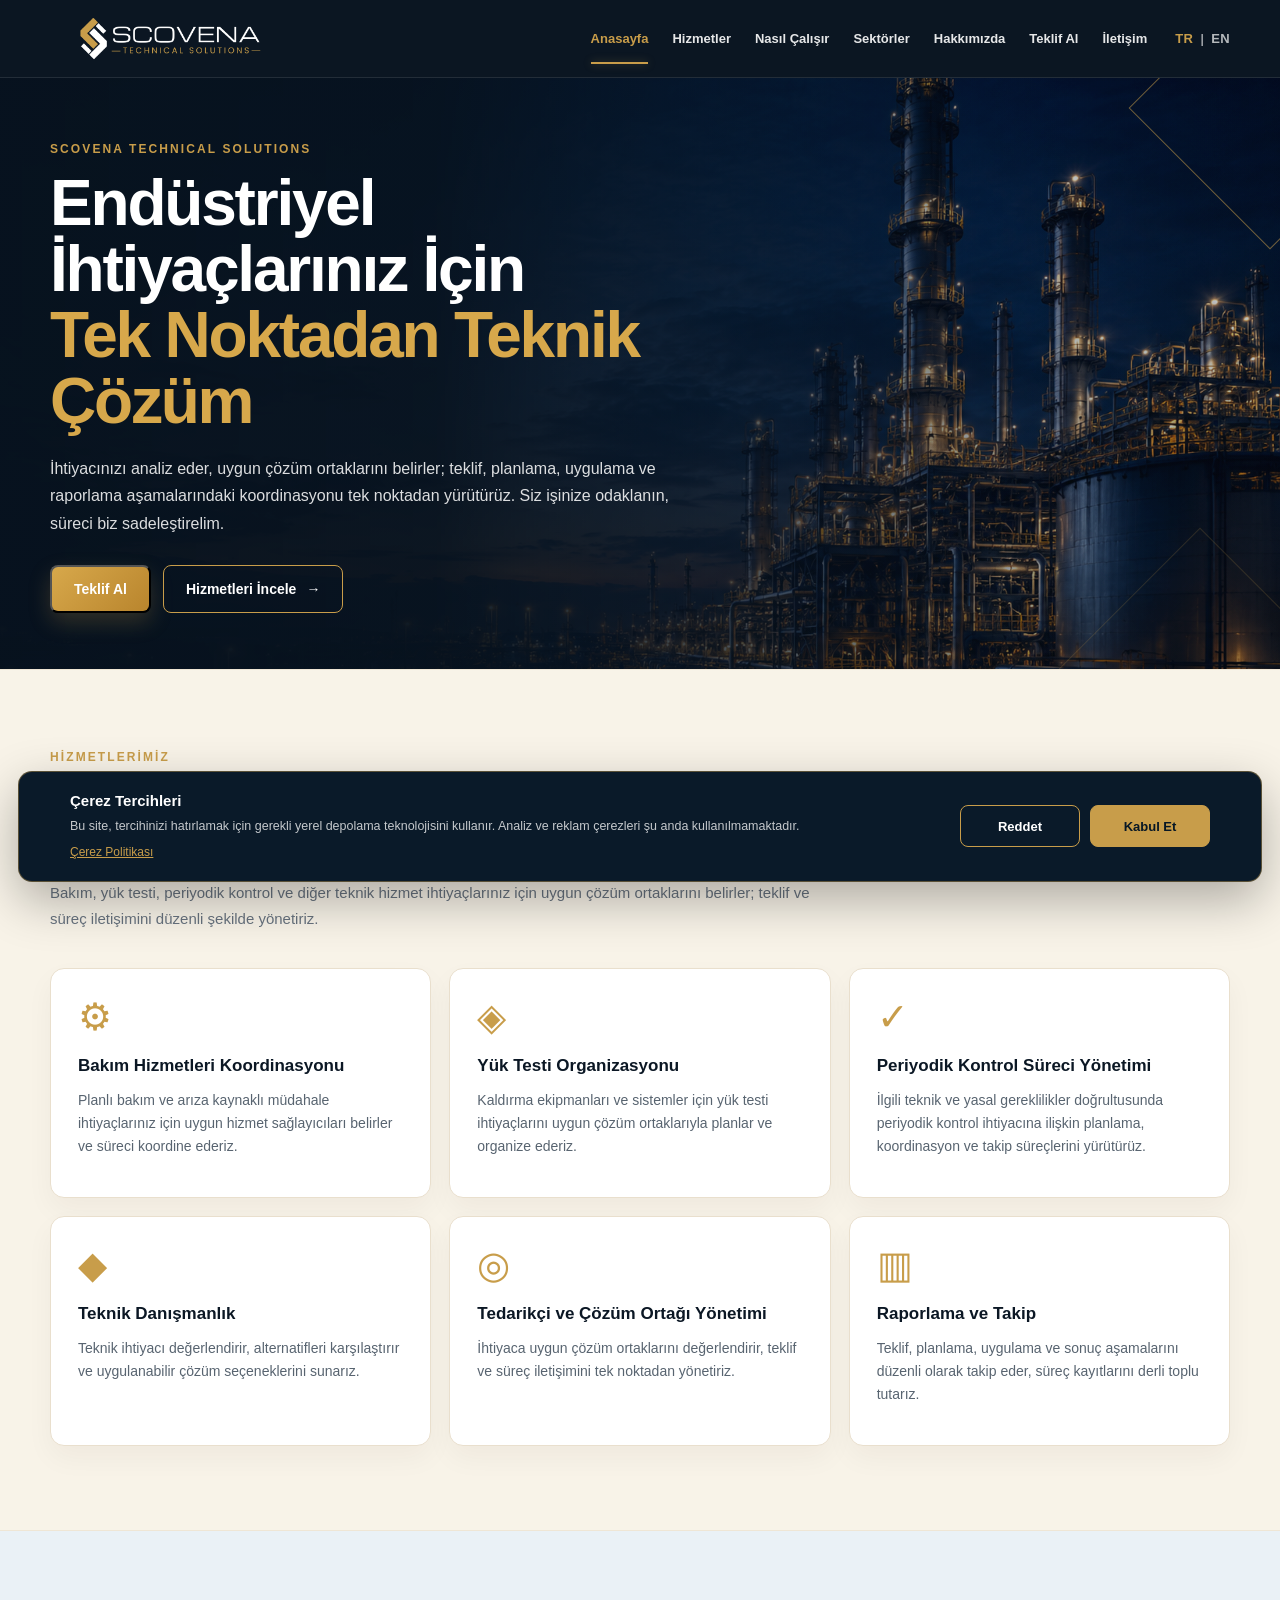
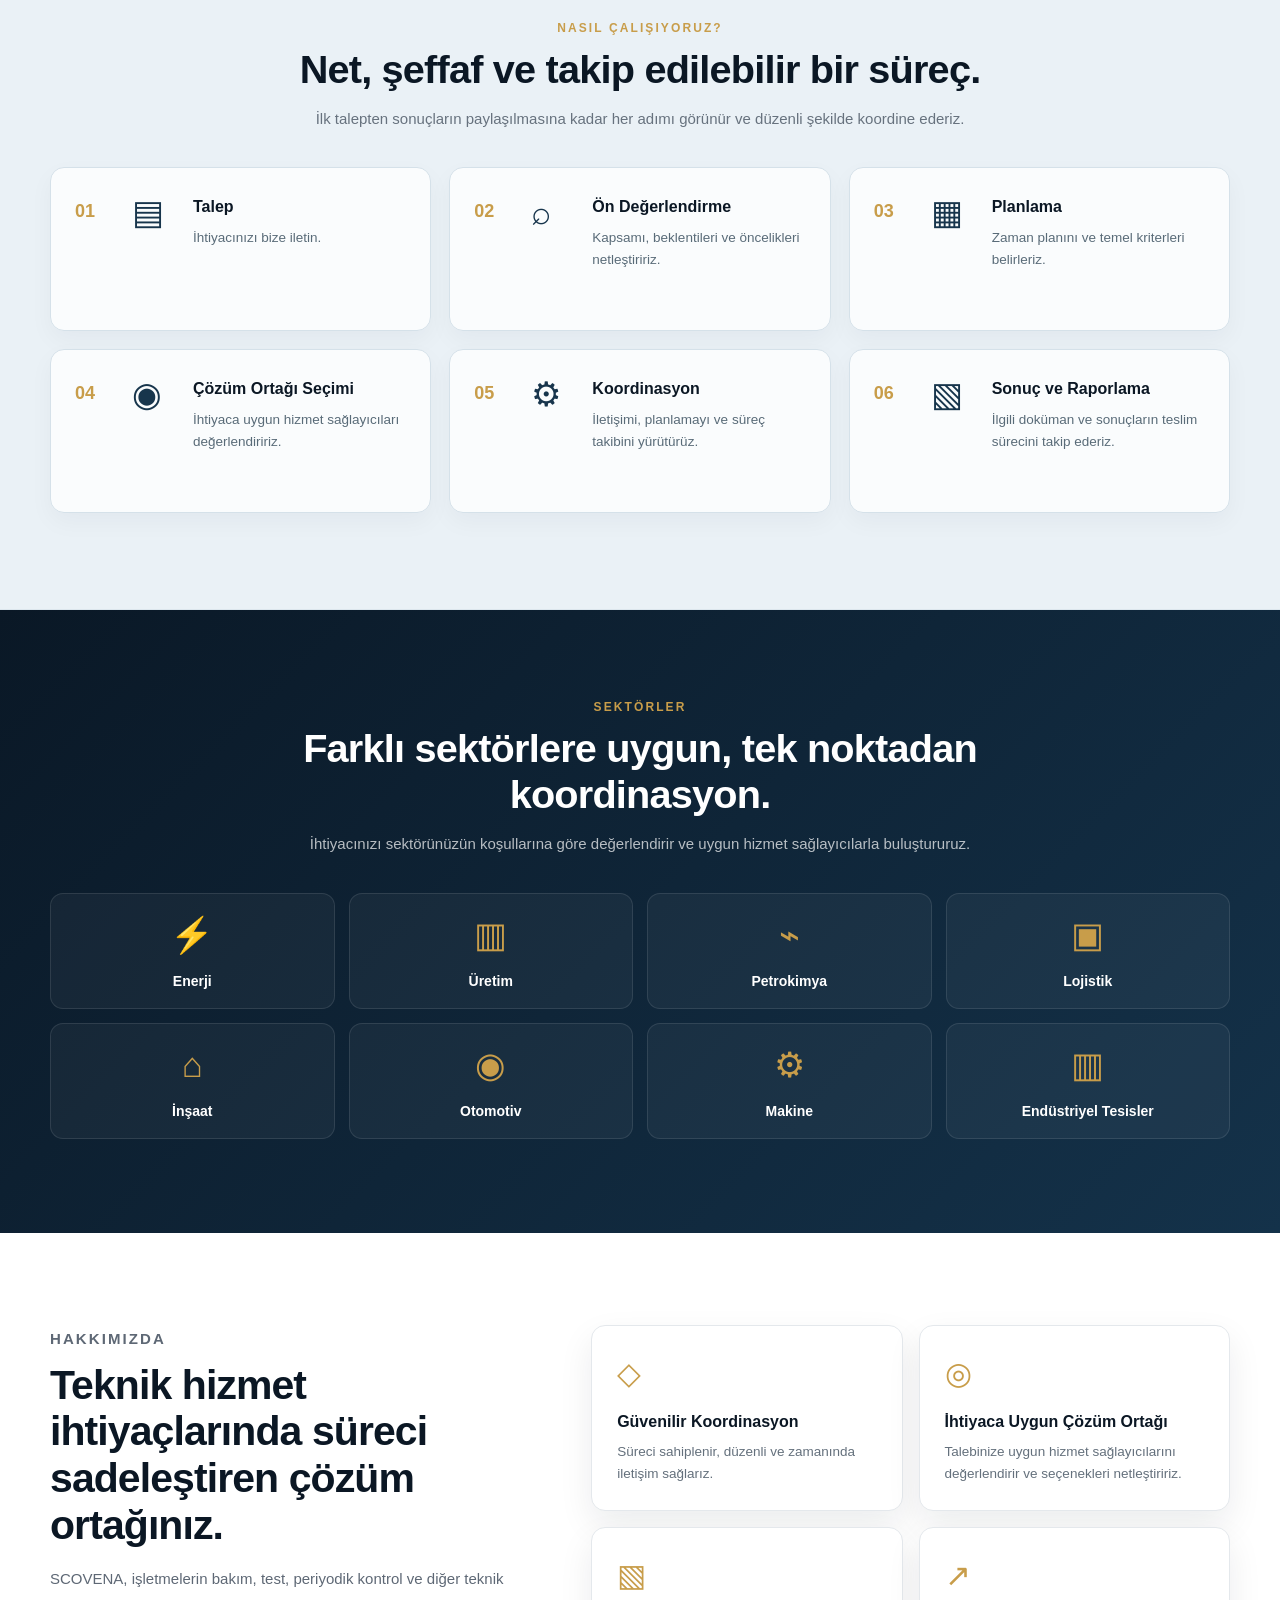
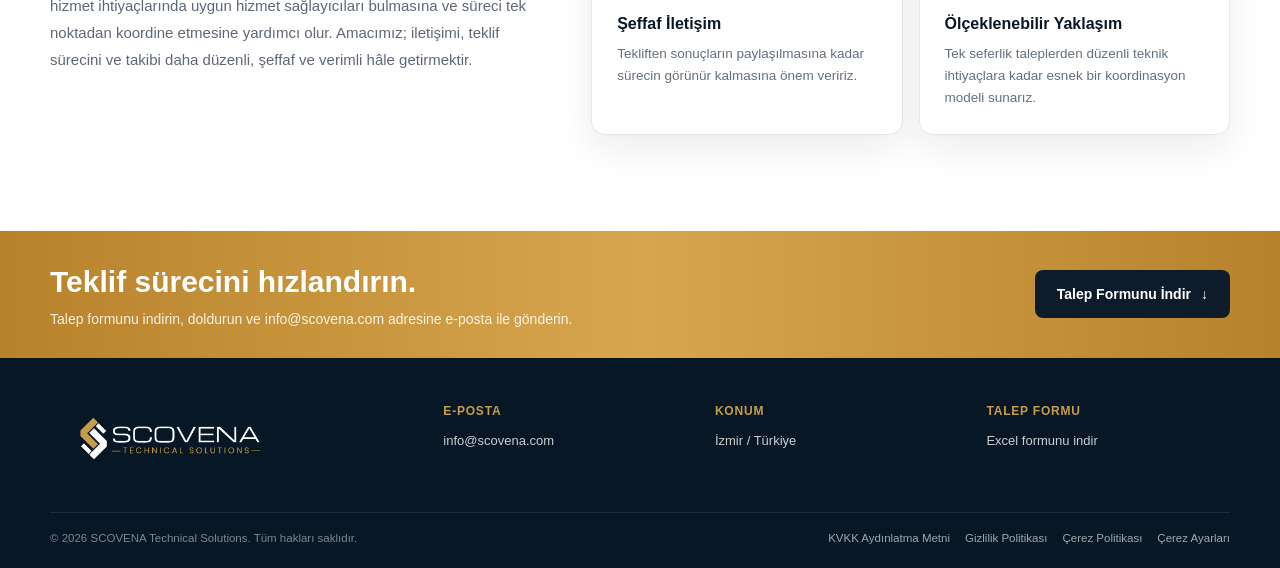
==== commit e2ba8dc5: "Improve quotation request flow" ====
--- a/index.html
+++ b/index.html
@@ -55,7 +55,7 @@
         </p>
 
         <div class="hero-actions">
-          <a class="btn btn-gold" href="mailto:info@scovena.com?subject=SCOVENA%20-%20Teklif%20Talebi&body=Merhaba%20SCOVENA%20ekibi,%0D%0A%0D%0ABir%20hizmet%2Fteklif%20talebi%20hakk%C4%B1nda%20ileti%C5%9Fime%20ge%C3%A7mek%20istiyorum.%0D%0A%0D%0AFirma%3A%20%0D%0AYetkili%3A%20%0D%0ATelefon%3A%20%0D%0AHizmet%20talebi%3A%20%0D%0A%0D%0ATe%C5%9Fekk%C3%BCrler.">Teklif Al</a>
+          <button type="button" class="btn btn-gold" data-open-quote-modal>Teklif Al</button>
           <a class="btn btn-outline" href="#services">Hizmetleri İncele <span>→</span></a>
         </div>
       </div>
@@ -260,6 +260,22 @@
   </div>
 </footer>
 
+
+<div class="quote-modal" id="quote-modal" hidden>
+  <div class="quote-modal-backdrop" data-quote-close></div>
+  <div class="quote-modal-card" role="dialog" aria-modal="true" aria-labelledby="quote-modal-title">
+    <button type="button" class="quote-modal-close" aria-label="Kapat" data-quote-close>×</button>
+    <p class="section-kicker">TEKLİF TALEBİ</p>
+    <h2 id="quote-modal-title">Talebinizi bize iletin</h2>
+    <p>Excel talep formunu indirip doldurduktan sonra e-postanıza ekleyerek bize gönderebilirsiniz.</p>
+    <p class="quote-modal-note">Not: Tarayıcı güvenliği nedeniyle bir web sitesi Excel dosyasını e-postaya otomatik olarak ekleyemez.</p>
+    <div class="quote-modal-actions">
+      <a class="btn btn-gold" href="assets/SCOVENA_Teklif_Talep_Formu.xlsx" download>Excel Formunu İndir <span>↓</span></a>
+      <a class="btn btn-navy" href="mailto:info@scovena.com?subject=SCOVENA%20-%20Teklif%20Talebi&body=Merhaba%20SCOVENA%20ekibi,%0D%0A%0D%0ADoldurdu%C4%9Fum%20talep%20formunu%20ekte%20iletiyorum.%0D%0A%0D%0AFirma%3A%20%0D%0AYetkili%3A%20%0D%0ATelefon%3A%20%0D%0A%0D%0ATe%C5%9Fekk%C3%BCrler.">E-posta Yaz <span>→</span></a>
+    </div>
+  </div>
+</div>
+
 <div class="cookie-banner" id="cookie-banner" role="dialog" aria-live="polite" aria-label="Çerez tercihleri" hidden>
   <div class="cookie-banner-inner">
     <div class="cookie-copy">
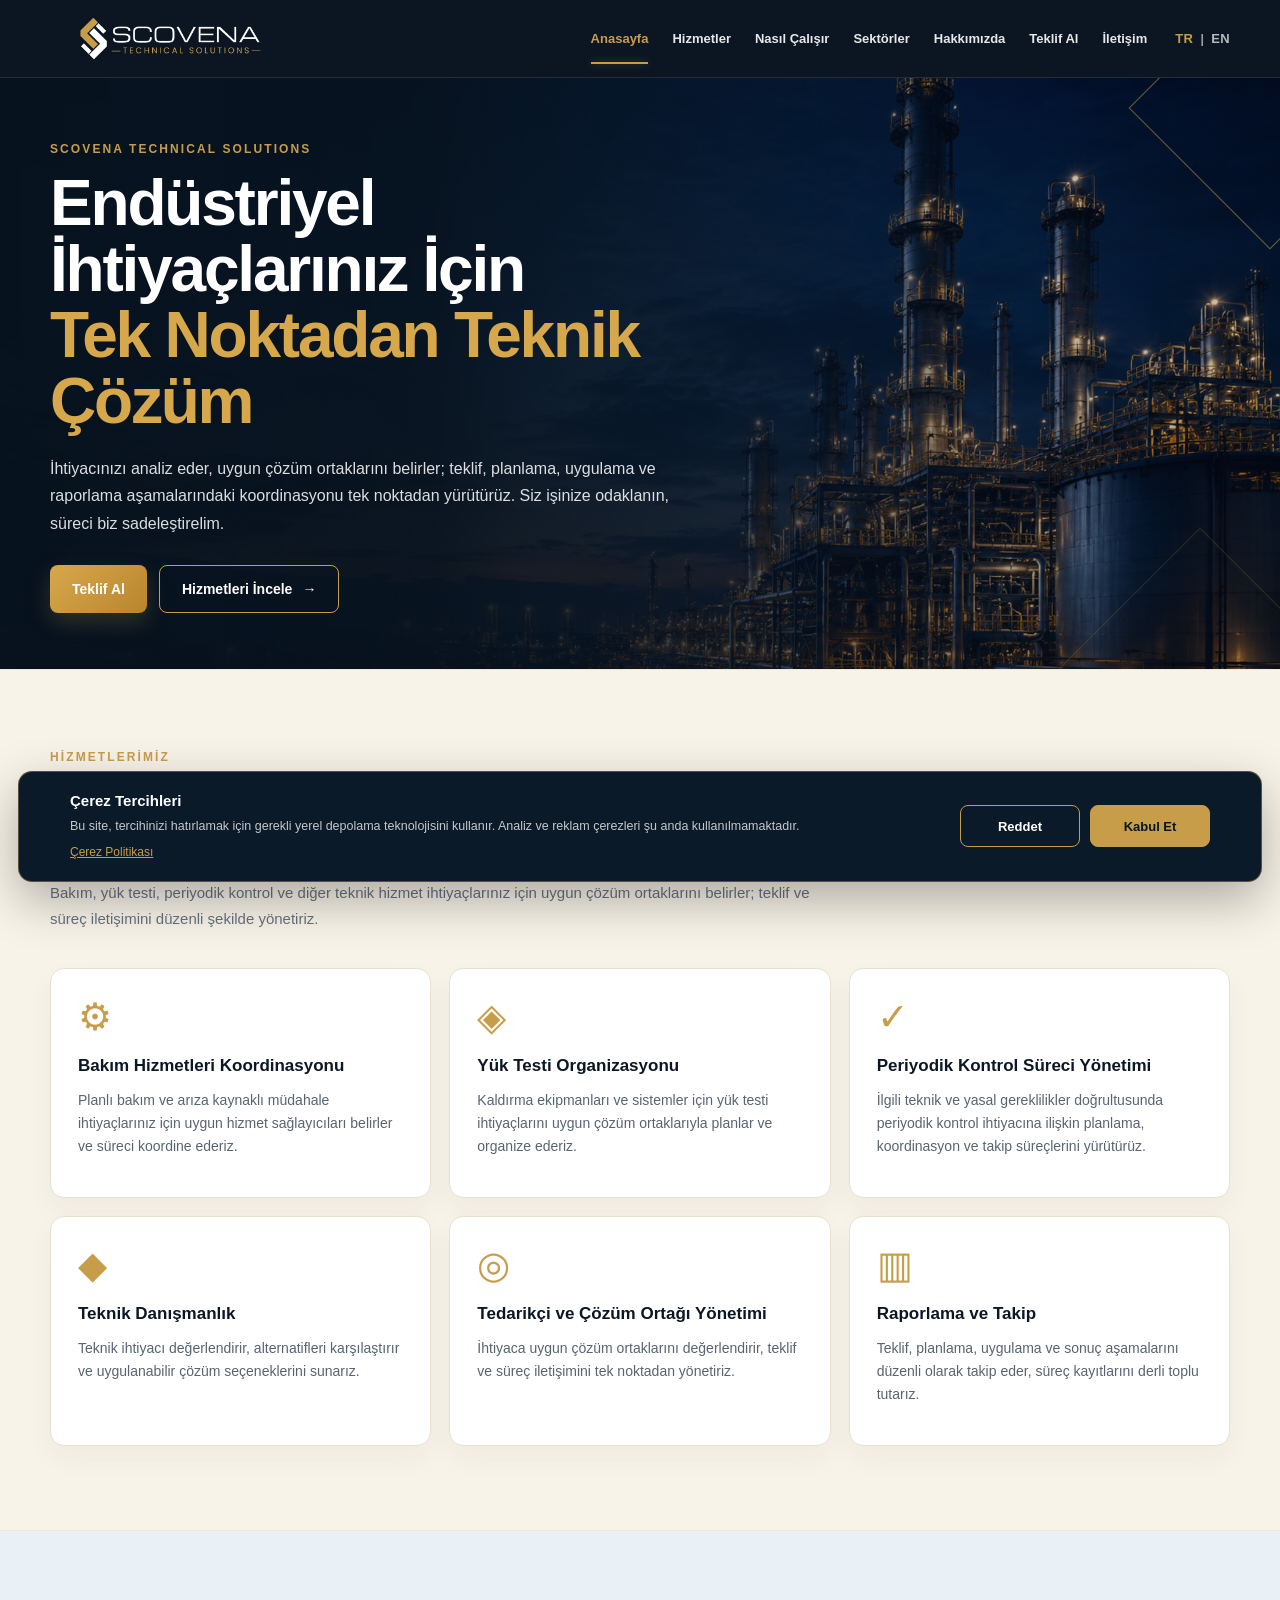
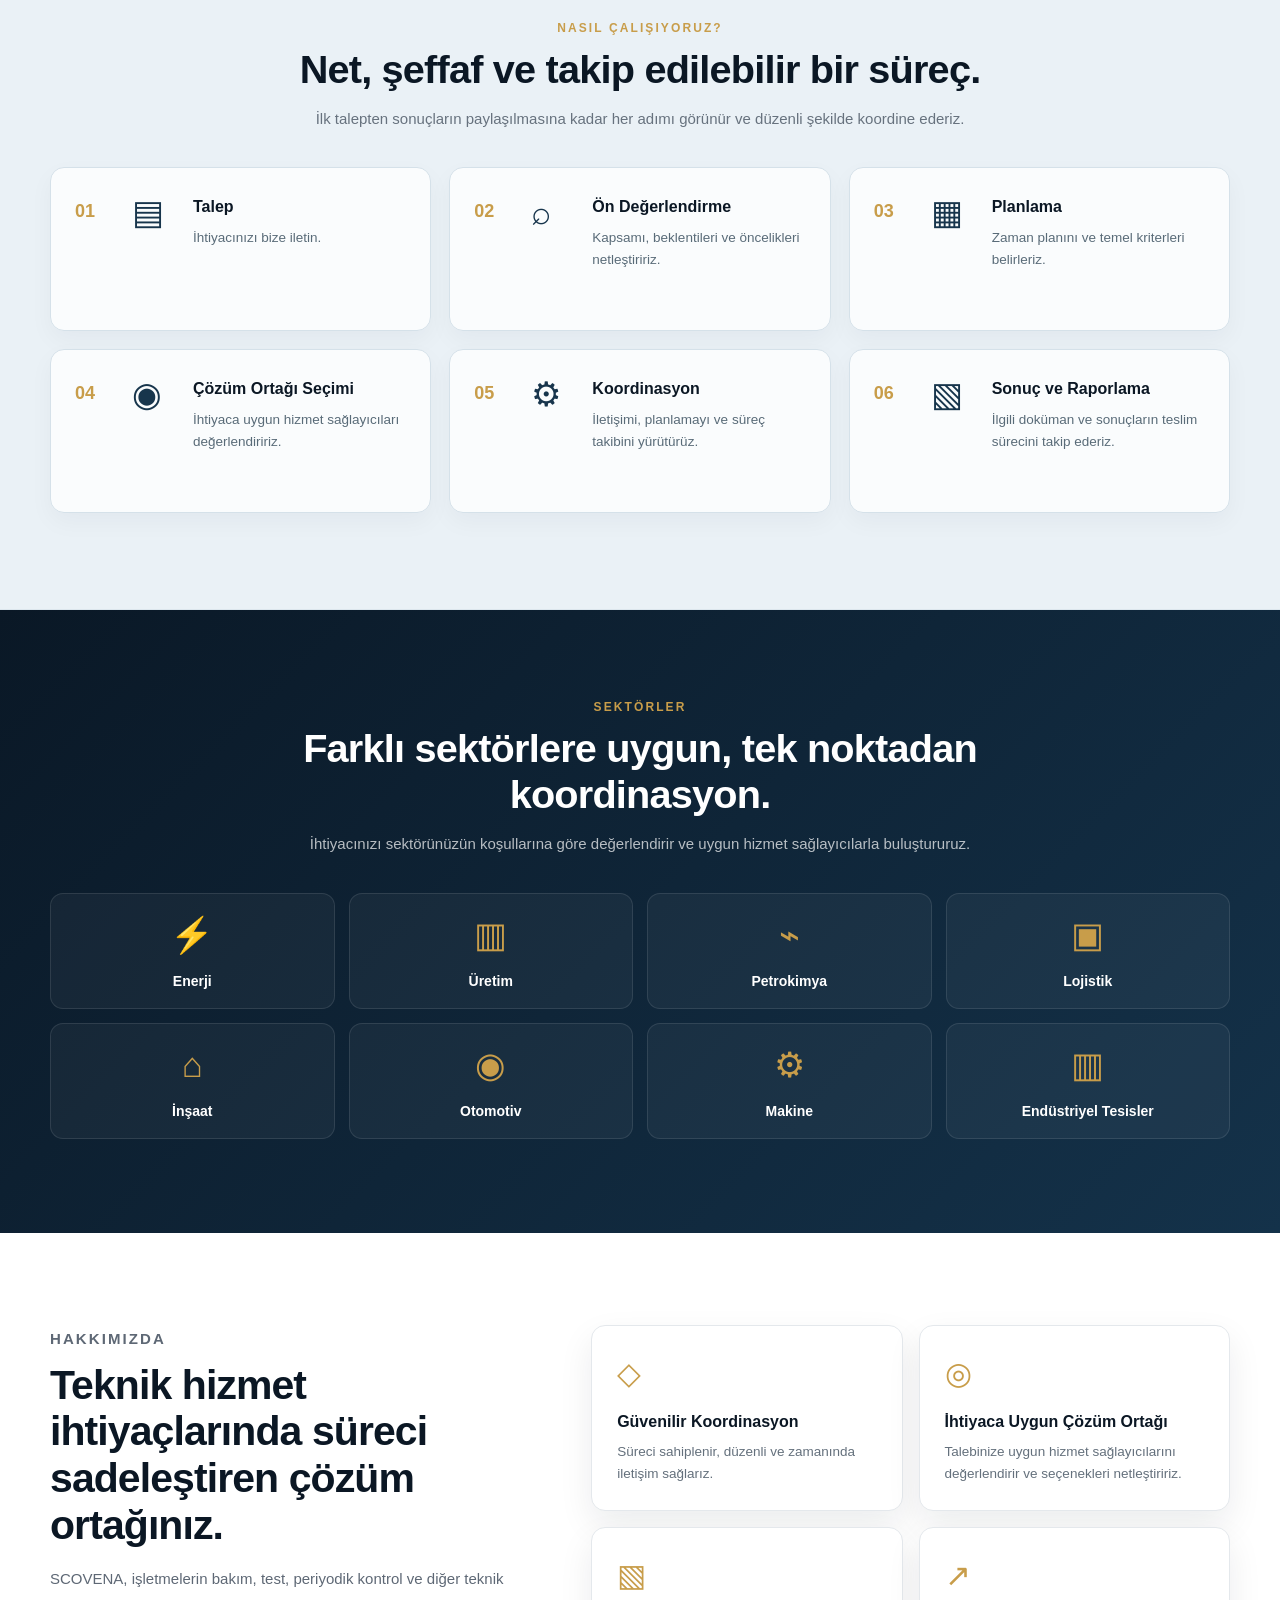
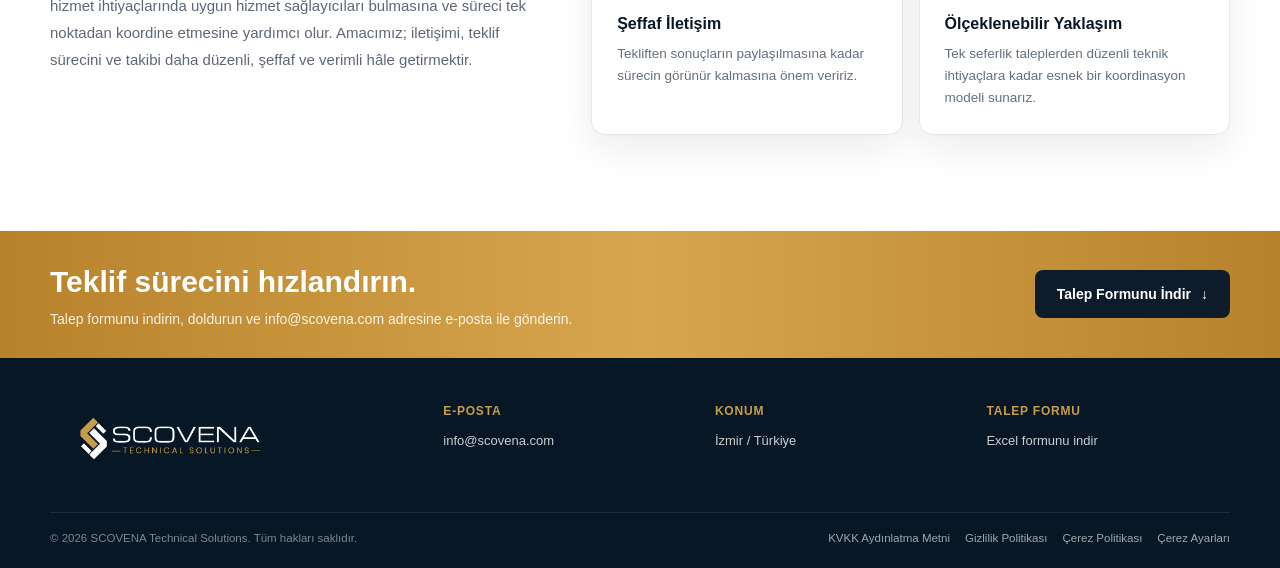
==== commit 3b892cbd: "Add reliable email options to quotation flow" ====
--- a/index.html
+++ b/index.html
@@ -270,9 +270,13 @@
     <p>Excel talep formunu indirip doldurduktan sonra e-postanıza ekleyerek bize gönderebilirsiniz.</p>
     <p class="quote-modal-note">Not: Tarayıcı güvenliği nedeniyle bir web sitesi Excel dosyasını e-postaya otomatik olarak ekleyemez.</p>
     <div class="quote-modal-actions">
-      <a class="btn btn-gold" href="assets/SCOVENA_Teklif_Talep_Formu.xlsx" download>Excel Formunu İndir <span>↓</span></a>
-      <a class="btn btn-navy" href="mailto:info@scovena.com?subject=SCOVENA%20-%20Teklif%20Talebi&body=Merhaba%20SCOVENA%20ekibi,%0D%0A%0D%0ADoldurdu%C4%9Fum%20talep%20formunu%20ekte%20iletiyorum.%0D%0A%0D%0AFirma%3A%20%0D%0AYetkili%3A%20%0D%0ATelefon%3A%20%0D%0A%0D%0ATe%C5%9Fekk%C3%BCrler.">E-posta Yaz <span>→</span></a>
-    </div>
+      <a class="btn btn-gold quote-download" href="assets/SCOVENA_Teklif_Talep_Formu.xlsx" download>Excel Formunu İndir <span>↓</span></a>
+      <a class="btn btn-mail" target="_blank" rel="noopener noreferrer" href="https://mail.google.com/mail/?view=cm&fs=1&to=info%40scovena.com&su=SCOVENA%20-%20Teklif%20Talebi&body=Merhaba%20SCOVENA%20ekibi%2C%0A%0ADoldurdu%C4%9Fum%20talep%20formunu%20ekte%20iletiyorum.%0A%0AFirma%3A%20%0AYetkili%3A%20%0ATelefon%3A%20%0A%0ATe%C5%9Fekk%C3%BCrler.">Gmail'de Aç</a>
+      <a class="btn btn-mail" target="_blank" rel="noopener noreferrer" href="https://outlook.office.com/mail/deeplink/compose?to=info%40scovena.com&subject=SCOVENA%20-%20Teklif%20Talebi&body=Merhaba%20SCOVENA%20ekibi%2C%0A%0ADoldurdu%C4%9Fum%20talep%20formunu%20ekte%20iletiyorum.%0A%0AFirma%3A%20%0AYetkili%3A%20%0ATelefon%3A%20%0A%0ATe%C5%9Fekk%C3%BCrler.">Outlook'ta Aç</a>
+      <a class="btn btn-mail" href="mailto:info@scovena.com?subject=SCOVENA%20-%20Teklif%20Talebi&body=Merhaba%20SCOVENA%20ekibi,%0D%0A%0D%0ADoldurdu%C4%9Fum%20talep%20formunu%20ekte%20iletiyorum.%0D%0A%0D%0AFirma%3A%20%0D%0AYetkili%3A%20%0D%0ATelefon%3A%20%0D%0A%0D%0ATe%C5%9Fekk%C3%BCrler.">Standart E-posta</a>
+      <button type="button" class="btn btn-copy" data-copy-email data-copy-success="Kopyalandı ✓">E-posta Adresini Kopyala</button>
+    </div>
+    <p class="quote-copy-status" data-copy-status aria-live="polite"></p>
   </div>
 </div>
 
--- a/styles.css
+++ b/styles.css
@@ -18,7 +18,7 @@
   font-family:ui-sans-serif,-apple-system,BlinkMacSystemFont,"Segoe UI",Roboto,Helvetica,Arial,sans-serif;
   color:var(--ink);background:#fff;line-height:1.5;
 }
-body.cookie-modal-open{overflow:hidden}
+body.cookie-modal-open,body.dialog-open{overflow:hidden}
 a{text-decoration:none;color:inherit}
 button{font:inherit}
 img{max-width:100%}
@@ -278,3 +278,25 @@
   .cookie-actions{flex-direction:column}
   .cookie-btn{width:100%}
 }
+
+
+/* Quotation request modal */
+.btn[type="button"]{border:0;cursor:pointer}
+.quote-modal[hidden]{display:none!important}
+.quote-modal{position:fixed;inset:0;z-index:1290;display:grid;place-items:center;padding:20px}
+.quote-modal-backdrop{position:absolute;inset:0;background:rgba(0,0,0,.58)}
+.quote-modal-card{
+  position:relative;z-index:1;width:min(620px,100%);background:#fff;border-radius:16px;
+  padding:32px;box-shadow:0 24px 70px rgba(0,0,0,.32)
+}
+.quote-modal-card h2{font-size:28px;line-height:1.2;margin:7px 0 14px}
+.quote-modal-card>p{font-size:14px;line-height:1.7;color:#5E6875;margin-bottom:10px}
+.quote-modal-card .quote-modal-note{font-size:12.5px;color:#7A8590;background:#F7F8FA;border-radius:8px;padding:10px 12px}
+.quote-modal-close{position:absolute;right:15px;top:11px;background:none;border:0;font-size:27px;cursor:pointer;color:#5E6875}
+.quote-modal-actions{display:flex;gap:12px;flex-wrap:wrap;margin-top:22px}
+.quote-modal-actions .btn{flex:1;min-width:190px}
+@media(max-width:560px){
+  .quote-modal-card{padding:26px 20px}
+  .quote-modal-actions{flex-direction:column}
+  .quote-modal-actions .btn{width:100%;min-width:0}
+}
